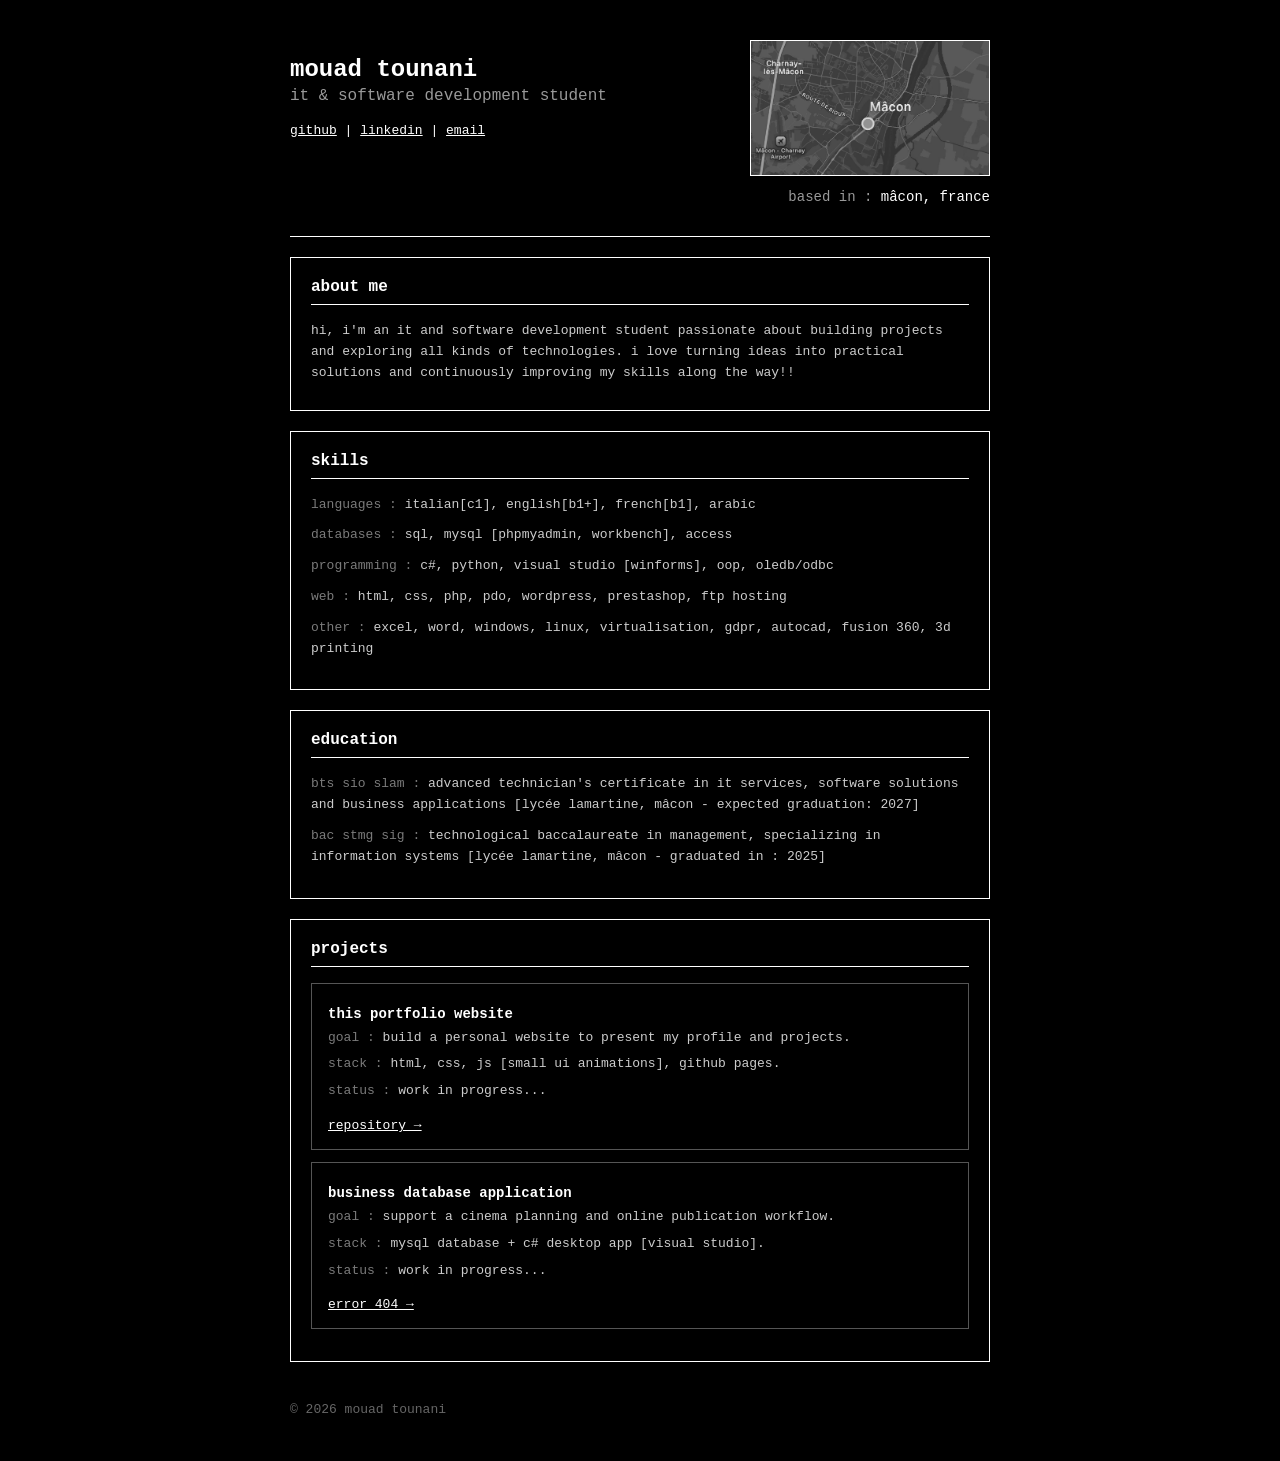
==== index.html @ c3ec2e0c "Reorder languages in skills section" ====
<!DOCTYPE html>
<html lang="en">
<head>
    <meta charset="UTF-8">
    <meta name="viewport" content="width=device-width, initial-scale=1.0">
    
    <title>Mouad Tounani</title>
    
    <style>
        * { box-sizing: border-box; }
        body { font-family: monospace; background: #000; color: #fff; margin: 0; padding: 40px 20px; }
        .container { max-width: 700px; margin: auto; }
        h1 { font-size: 24px; margin-bottom: 4px; }
        h2 { font-size: 16px; margin: 0 0 16px 0; font-weight: normal; opacity: 0.6; }
        h3 { font-size: 16px; margin: 0 0 16px 0; border-bottom: 1px solid #fff; padding-bottom: 8px; }
        h4 { font-size: 14px; margin: 0 0 6px 0; }
        p { margin: 8px 0; line-height: 1.6; }
        a { color: #fff; text-decoration: underline; }
        a:hover { opacity: 0.7; }
        .section { border: 1px solid #fff; padding: 20px; margin: 20px 0; }
        .section p { opacity: 0.8; margin: 6px 0; }
        .group { margin: 10px 0; }
        .group span { opacity: 0.6; }
        .project { border: 1px solid #555; padding: 16px; margin: 12px 0; }
        .project p { opacity: 0.8; margin: 6px 0; }
        .project a { display: inline-block; margin-top: 10px; font-size: 13px; }
        footer { margin-top: 40px; opacity: 0.4; font-size: 13px; }
        .header-line { border-bottom: 1px solid #fff; padding-bottom: 20px; margin-bottom: 20px; display: flex; align-items: flex-start; gap: 30px; }
        .header-text { flex: 1; }
        .header-map { width: 240px; border: 1px solid #fff; flex-shrink: 0; }
        .header-map-wrapper { display: flex; flex-direction: column; align-items: flex-end; width: 240px; flex-shrink: 0; }
        .location { margin-top: 10px; font-size: 14px; }
        .soft { opacity: 0.6; }
        .dots { display: inline-block; width: 20px; text-align: left; }
    </style>
    
</head>
    
<body>
    
    <div class="container">

        <div class="header-line">
            
            <div class="header-text">
                <h1>mouad tounani</h1>
                <h2>it & software development student</h2>
                <p>
                    <a href="https://github.com/emme-mouad" target="_blank" rel="noopener noreferrer">github</a> |
                    <a href="https://fr.linkedin.com/in/mouad-tounani-312a82385" target="_blank" rel="noopener noreferrer">linkedin</a> |
                    <a href="mailto:mouad.tounani.dev@gmail.com">email</a>
                </p>
            </div>
            
            <div class="header-map-wrapper">
                <img class="header-map" src="map.jpeg" alt="mâcon, france" title="mâcon, france" />
                <p class="location"><span class="soft">based in :</span> mâcon, france</p>
            </div>
            
        </div>

        <div class="section">
            <h3>about me</h3>
            <p>hi, i'm an it and software development student passionate about building projects and exploring all kinds of technologies. 
                i love turning ideas into practical solutions and continuously improving my skills along the way!!</p>
        </div>

        <div class="section">
            <h3>skills</h3>
            <div class="group">
                <p><span>languages :</span> italian[c1], english[b1+], french[b1], arabic</p>
            </div>
            <div class="group">
                <p><span>databases :</span> sql, mysql [phpmyadmin, workbench], access</p>
            </div>
            <div class="group">
                <p><span>programming :</span> c#, python, visual studio [winforms], oop, oledb/odbc</p>
            </div>
            <div class="group">
                <p><span>web :</span> html, css, php, pdo, wordpress, prestashop, ftp hosting</p>
            </div>
            <div class="group">
                <p><span>other :</span> excel, word, windows, linux, virtualisation, gdpr, autocad, fusion 360, 3d printing</p>
            </div>
        </div>

        <div class="section">
            <h3>education</h3>
            <div class="group">
                <p><span>bts sio slam :</span> 
                    advanced technician's certificate in it services, software solutions and business applications
                    [lycée lamartine, mâcon - expected graduation: 2027]</p>
            </div>
            <div class="group">
                <p><span>bac stmg sig :</span> 
                    technological baccalaureate in management, specializing in information systems
                    [lycée lamartine, mâcon - graduated in : 2025]</p>   
            </div>       
        </div>
        
        <div class="section">
            <h3>projects</h3>
            <div class="project">
                <p><h4>this portfolio website</h4></p>
                <p><span class="soft">goal :</span> build a personal website to present my profile and projects.</p>
                <p><span class="soft">stack :</span> html, css, js [small ui animations], github pages.</p>
                <p><span class="soft">status :</span> work in progress<span class="dots">.</span></p>
                <a href="https://github.com/emme-mouad/emme-mouad.github.io" target="_blank" rel="noopener noreferrer">repository →</a>
            </div>
            <div class="project">
                <p><h4>business database application</h4></p>
                <p><span class="soft">goal :</span> support a cinema planning and online publication workflow.</p>
                <p><span class="soft">stack :</span> mysql database  + c# desktop app [visual studio].</p>
                <p><span class="soft">status :</span> work in progress<span class="dots">.</span></p>
                <a href="https://emme-mouad.github.io/404/" target="_blank" rel="noopener noreferrer">error 404 →</a>
            </div>
        </div>

        <footer>© 2026 mouad tounani</footer>

    </div>
    
    <script>
        let dotCount = 1;
        const dotEls = document.querySelectorAll('.dots');
        setInterval(() => {
            dotCount = (dotCount % 3) + 1;
            const dots = '.'.repeat(dotCount);
            dotEls.forEach(el => el.textContent = dots);
        }, 500);
    </script>
    
</body>
</html>
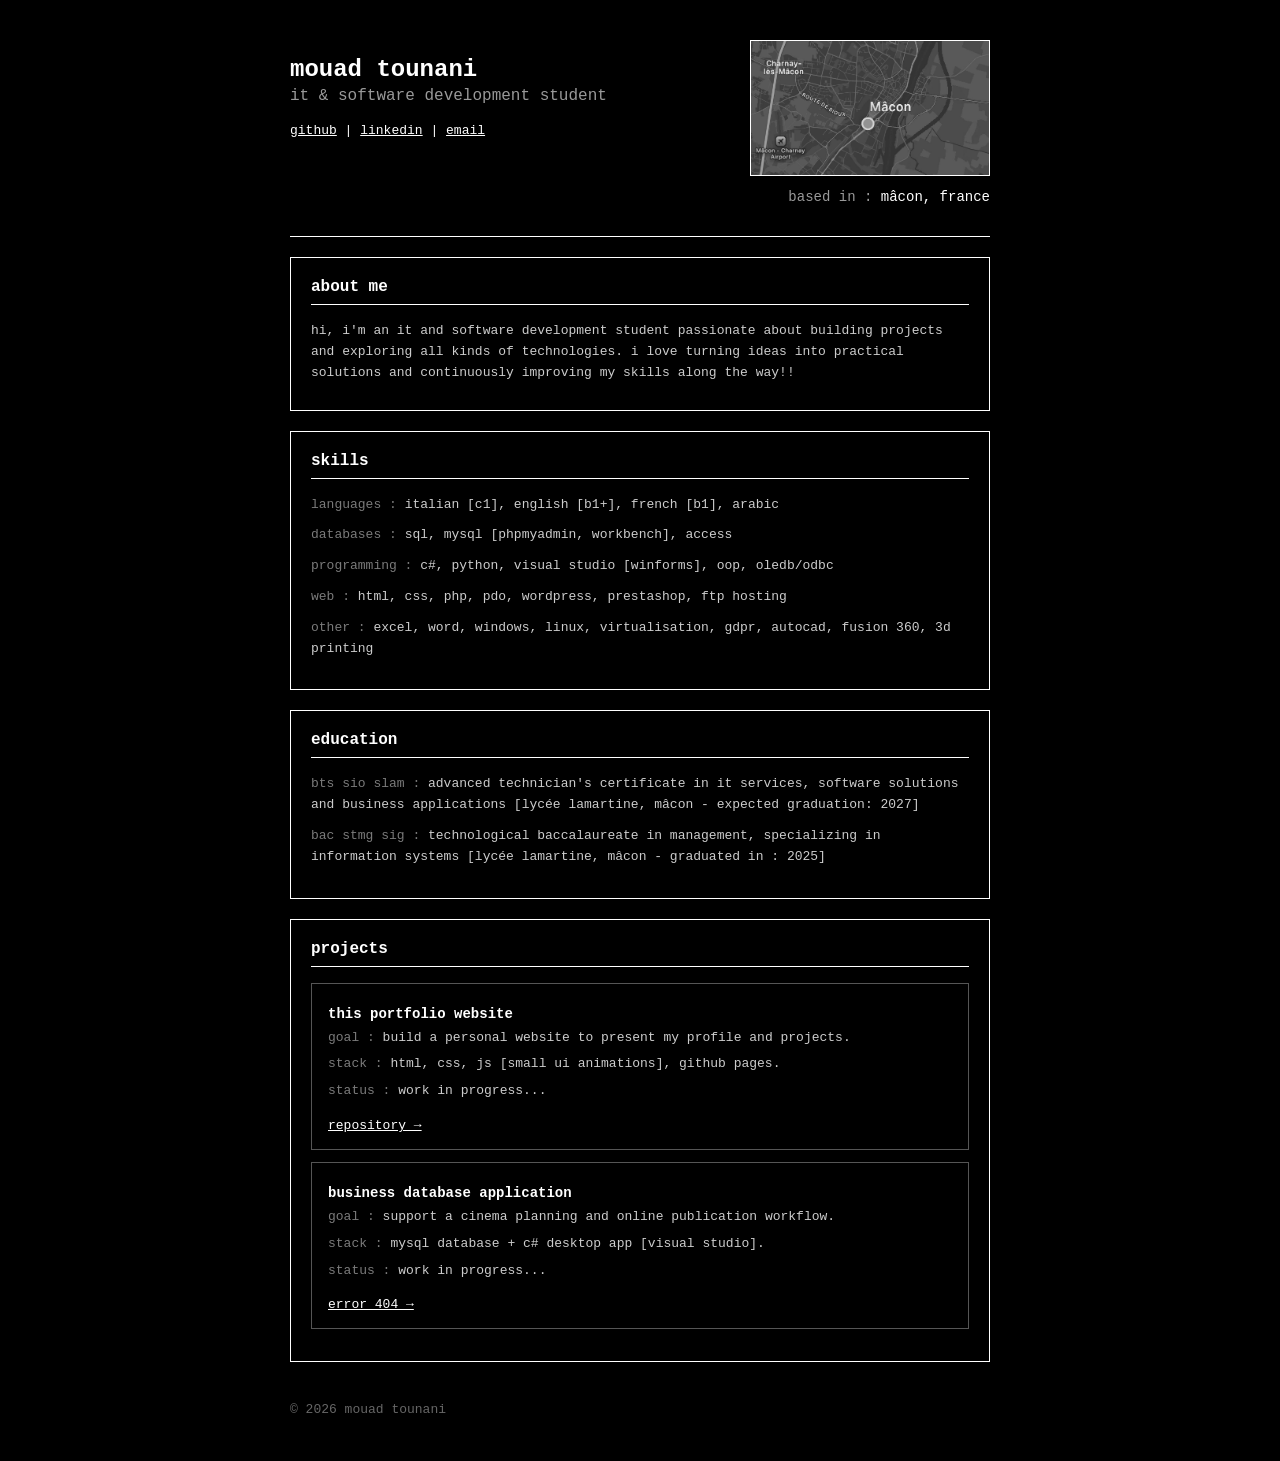
==== commit 03a20500: "Fix formatting of languages list in index.html" ====
--- a/index.html
+++ b/index.html
@@ -68,7 +68,7 @@
         <div class="section">
             <h3>skills</h3>
             <div class="group">
-                <p><span>languages :</span> italian[c1], english[b1+], french[b1], arabic</p>
+                <p><span>languages :</span> italian [c1], english [b1+], french [b1], arabic</p>
             </div>
             <div class="group">
                 <p><span>databases :</span> sql, mysql [phpmyadmin, workbench], access</p>
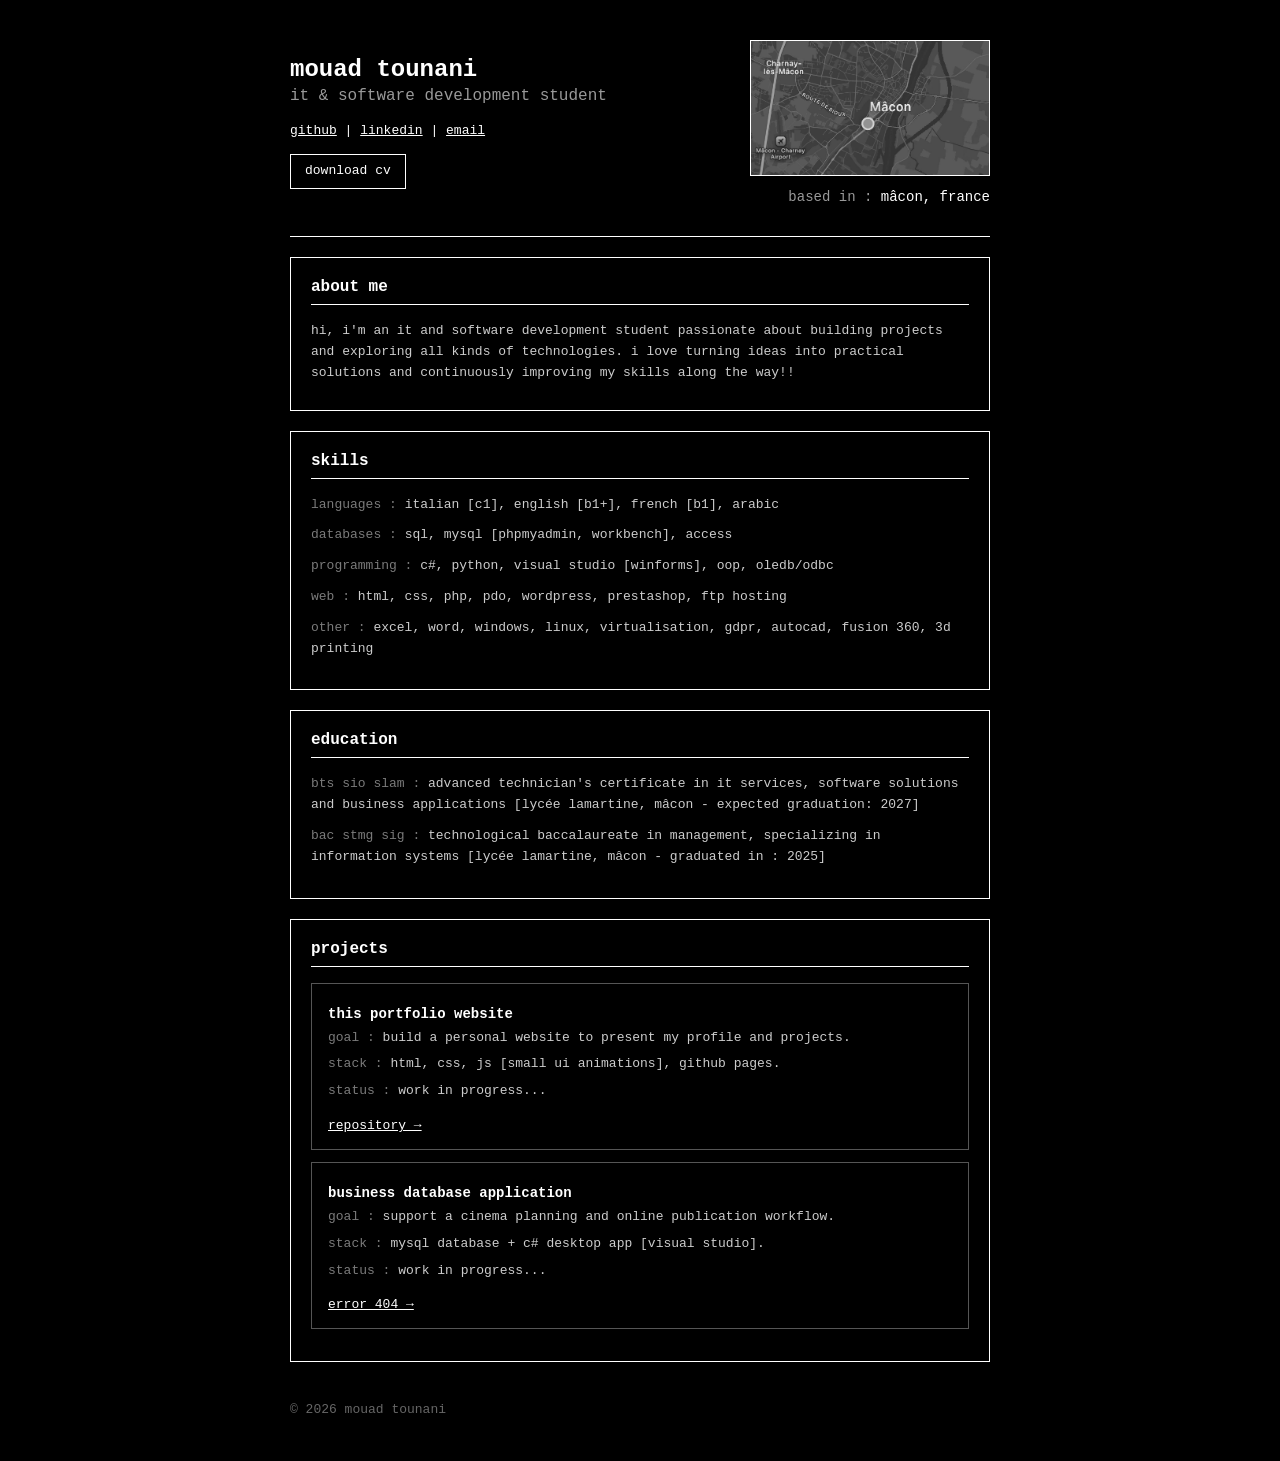
==== commit 5f9566db: "Add CV download button to index.html Added a download button for the CV in the HTML." ====
--- a/index.html
+++ b/index.html
@@ -32,6 +32,8 @@
         .location { margin-top: 10px; font-size: 14px; }
         .soft { opacity: 0.6; }
         .dots { display: inline-block; width: 20px; text-align: left; }
+        .button { display: inline-block; margin-top: 12px; padding: 6px 14px; border: 1px solid #fff; text-decoration: none; font-size: 13px; transition: opacity 0.2s;}
+        .button:hover { opacity: 0.7;}
     </style>
     
 </head>
@@ -48,7 +50,8 @@
                 <p>
                     <a href="https://github.com/emme-mouad" target="_blank" rel="noopener noreferrer">github</a> |
                     <a href="https://fr.linkedin.com/in/mouad-tounani-312a82385" target="_blank" rel="noopener noreferrer">linkedin</a> |
-                    <a href="mailto:mouad.tounani.dev@gmail.com">email</a>
+                    <a href="mailto:mouad.tounani.dev@gmail.com">email</a><br>
+                    <a href="cv.pdf" download="Mouad_Tounani_CV.pdf" class="button">download cv</a>
                 </p>
             </div>
             
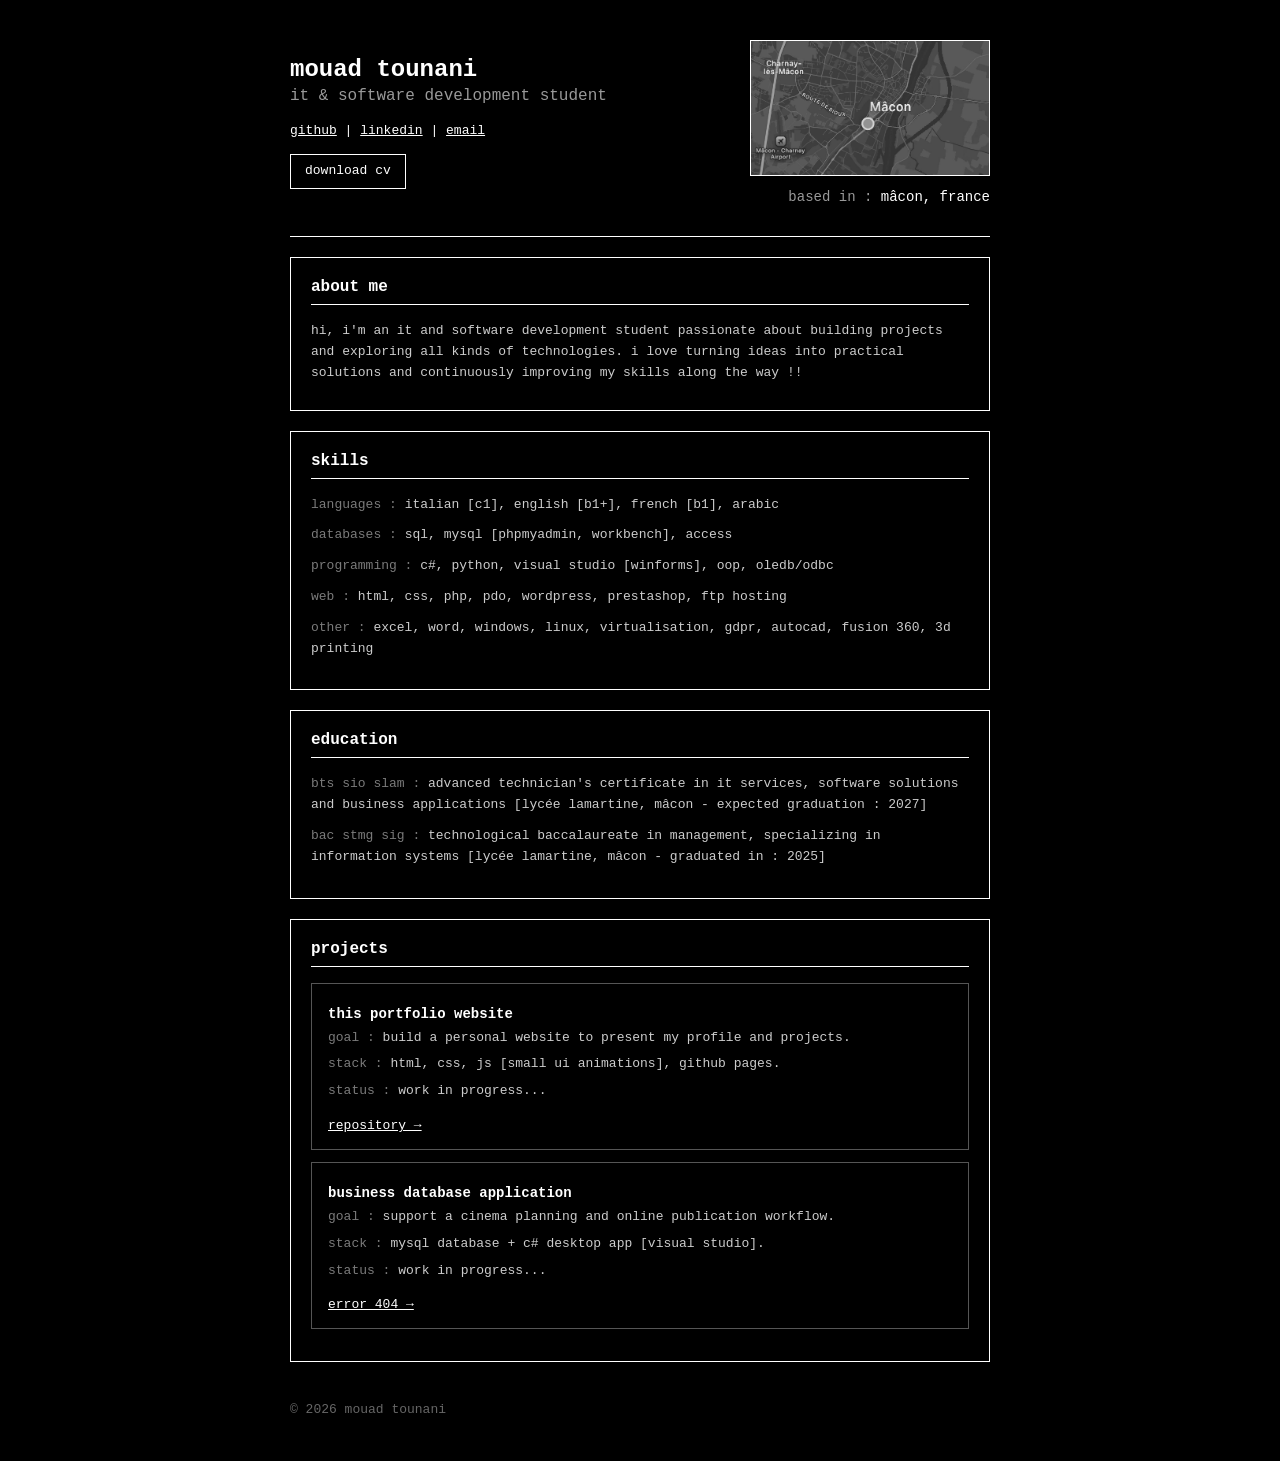
==== commit 9bc87474: "Fix spacing in HTML content" ====
--- a/index.html
+++ b/index.html
@@ -65,7 +65,7 @@
         <div class="section">
             <h3>about me</h3>
             <p>hi, i'm an it and software development student passionate about building projects and exploring all kinds of technologies. 
-                i love turning ideas into practical solutions and continuously improving my skills along the way!!</p>
+                i love turning ideas into practical solutions and continuously improving my skills along the way !!</p>
         </div>
 
         <div class="section">
@@ -92,7 +92,7 @@
             <div class="group">
                 <p><span>bts sio slam :</span> 
                     advanced technician's certificate in it services, software solutions and business applications
-                    [lycée lamartine, mâcon - expected graduation: 2027]</p>
+                    [lycée lamartine, mâcon - expected graduation : 2027]</p>
             </div>
             <div class="group">
                 <p><span>bac stmg sig :</span> 
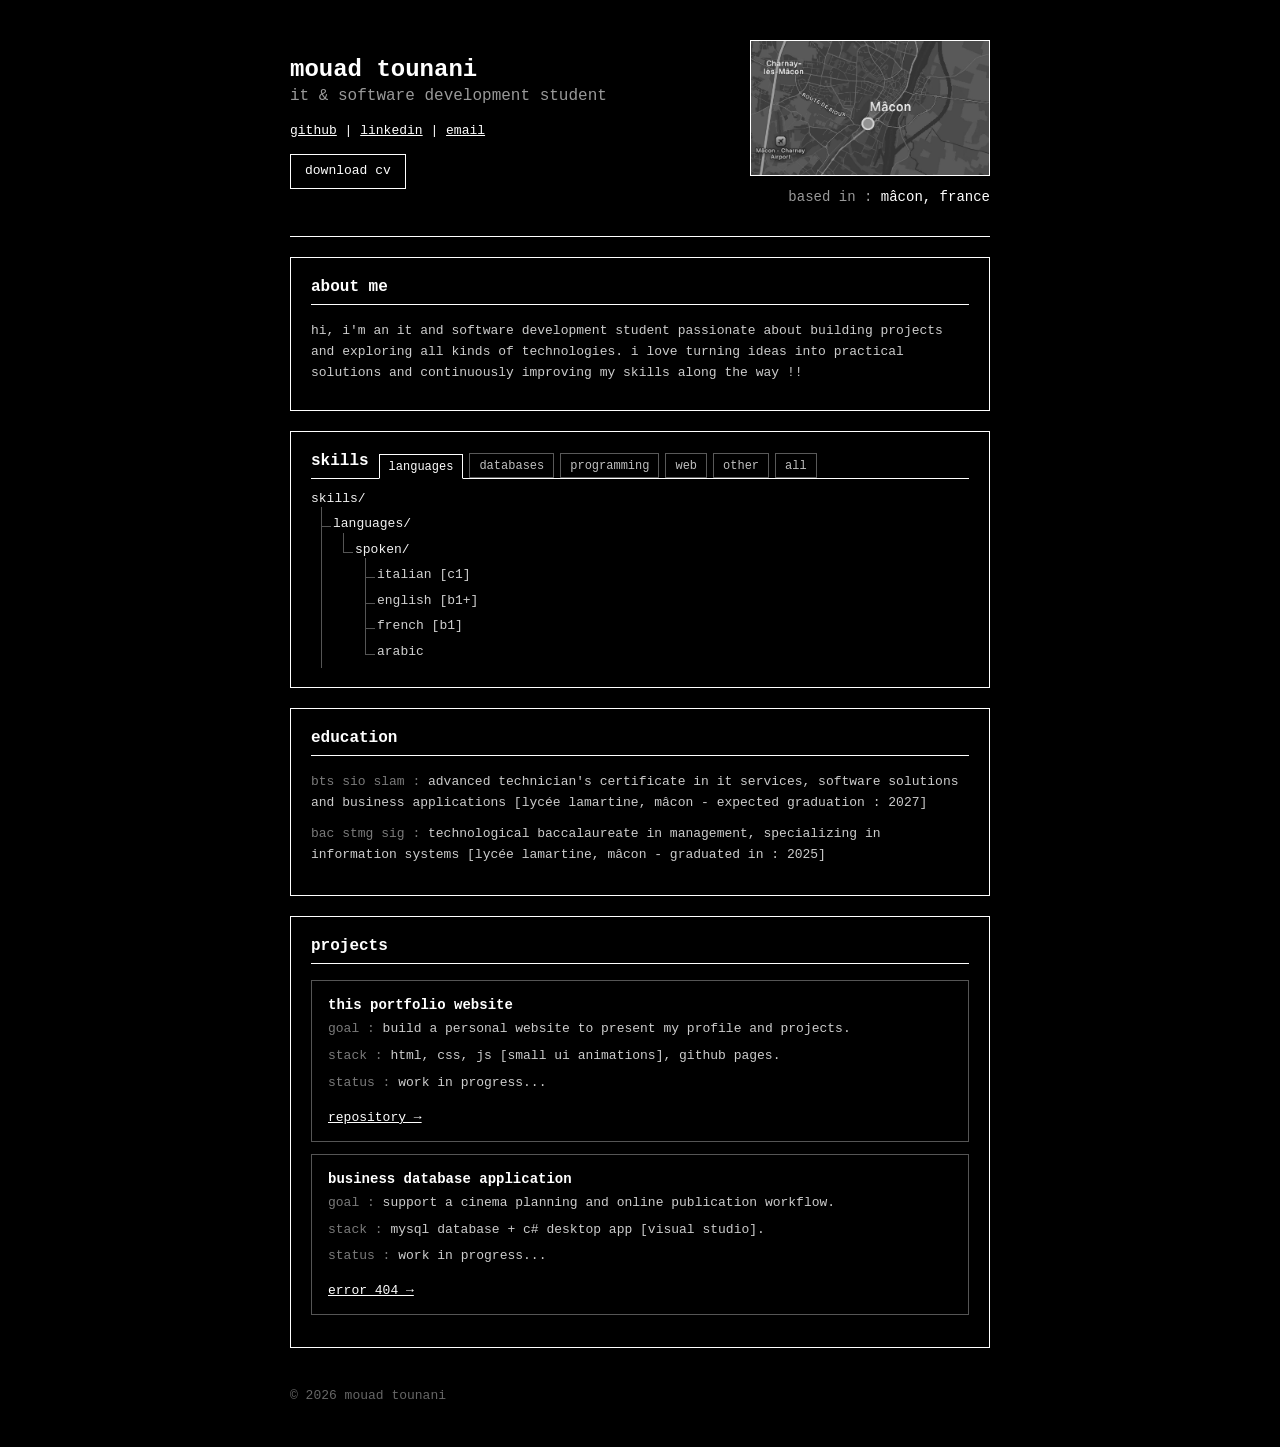
==== commit 95099f8a: "Refactor index.html for improved structure and styling Refactor HTML structure and improve styling f" ====
--- a/index.html
+++ b/index.html
@@ -3,9 +3,7 @@
 <head>
     <meta charset="UTF-8">
     <meta name="viewport" content="width=device-width, initial-scale=1.0">
-    
     <title>Mouad Tounani</title>
-    
     <style>
         * { box-sizing: border-box; }
         body { font-family: monospace; background: #000; color: #fff; margin: 0; padding: 40px 20px; }
@@ -32,18 +30,115 @@
         .location { margin-top: 10px; font-size: 14px; }
         .soft { opacity: 0.6; }
         .dots { display: inline-block; width: 20px; text-align: left; }
-        .button { display: inline-block; margin-top: 12px; padding: 6px 14px; border: 1px solid #fff; text-decoration: none; font-size: 13px; transition: opacity 0.2s;}
-        .button:hover { opacity: 0.7;}
+        .button { display: inline-block; margin-top: 12px; padding: 6px 14px; border: 1px solid #fff; text-decoration: none; font-size: 13px; transition: opacity 0.2s; }
+        .button:hover { opacity: 0.7; }
+
+        .skills-header {
+            display: flex;
+            align-items: flex-end;
+            gap: 10px;
+            flex-wrap: wrap;
+            border-bottom: 1px solid #fff;
+            padding-bottom: 0;
+            margin: 0 0 10px 0;
+        }
+        .skills-header h3 {
+            margin: 0;
+            border-bottom: none;
+            padding-bottom: 8px;
+        }
+        .skills-buttons {
+            display: flex;
+            flex-wrap: wrap;
+            gap: 6px;
+            align-items: flex-end;
+            margin-bottom: 0;
+        }
+        .skill-button {
+            font: inherit;
+            font-size: 12px;
+            text-transform: lowercase;
+            color: #fff;
+            background: #000;
+            border: 1px solid #777;
+            border-bottom: 1px solid #777;
+            padding: 5px 9px 4px 9px;
+            cursor: pointer;
+            opacity: 0.75;
+            position: relative;
+            z-index: 1;
+            margin-bottom: 0;
+            transition: opacity 0.2s, border-color 0.2s;
+        }
+        .skill-button:hover { opacity: 1; }
+        .skill-button.active {
+            opacity: 1;
+            border-color: #fff;
+            border-bottom-color: #000;
+            z-index: 2;
+            margin-bottom: -1px;
+        }
+
+        .skills-tree,
+        .skills-tree ul {
+            list-style: none;
+            margin: 0;
+            padding-left: 22px;
+        }
+        .skills-tree {
+            padding-left: 0;
+            margin-top: 6px;
+        }
+        .skills-tree li {
+            position: relative;
+            margin: 6px 0;
+            line-height: 1.5;
+        }
+        .skills-tree li::before {
+            content: "";
+            position: absolute;
+            top: -7px;
+            left: -12px;
+            width: 1px;
+            height: calc(100% + 14px);
+            background: #555;
+        }
+        .skills-tree li::after {
+            content: "";
+            position: absolute;
+            top: 12px;
+            left: -12px;
+            width: 10px;
+            height: 1px;
+            background: #555;
+        }
+        .skills-tree > li::before,
+        .skills-tree > li::after {
+            display: none;
+        }
+        .skills-tree li:last-child::before { height: 19px; }
+        .folder-name {
+            opacity: 0.95;
+        }
+        .tech-name {
+            opacity: 0.82;
+        }
+        .skills-tree [data-section].is-hidden { display: none; }
+
+        @media (max-width: 760px) {
+            body { padding: 28px 14px; }
+            .header-line { flex-direction: column; gap: 16px; }
+            .header-map-wrapper { width: 100%; align-items: flex-start; }
+            .header-map { width: min(100%, 300px); }
+            .skills-header { gap: 8px; }
+            .skill-button { font-size: 11px; padding: 3px 7px; }
+            .skills-tree, .skills-tree ul { padding-left: 18px; }
+        }
     </style>
-    
 </head>
-    
 <body>
-    
     <div class="container">
-
         <div class="header-line">
-            
             <div class="header-text">
                 <h1>mouad tounani</h1>
                 <h2>it & software development student</h2>
@@ -54,84 +149,256 @@
                     <a href="cv.pdf" download="Mouad_Tounani_CV.pdf" class="button">download cv</a>
                 </p>
             </div>
-            
+
             <div class="header-map-wrapper">
-                <img class="header-map" src="map.jpeg" alt="mâcon, france" title="mâcon, france" />
+                <img class="header-map" src="map.jpeg" alt="mâcon, france" title="mâcon, france">
                 <p class="location"><span class="soft">based in :</span> mâcon, france</p>
             </div>
-            
         </div>
 
         <div class="section">
             <h3>about me</h3>
-            <p>hi, i'm an it and software development student passionate about building projects and exploring all kinds of technologies. 
-                i love turning ideas into practical solutions and continuously improving my skills along the way !!</p>
+            <p>
+                hi, i'm an it and software development student passionate about building projects and exploring all kinds of technologies. 
+                i love turning ideas into practical solutions and continuously improving my skills along the way !!
+            </p>
         </div>
 
         <div class="section">
-            <h3>skills</h3>
-            <div class="group">
-                <p><span>languages :</span> italian [c1], english [b1+], french [b1], arabic</p>
-            </div>
-            <div class="group">
-                <p><span>databases :</span> sql, mysql [phpmyadmin, workbench], access</p>
-            </div>
-            <div class="group">
-                <p><span>programming :</span> c#, python, visual studio [winforms], oop, oledb/odbc</p>
-            </div>
-            <div class="group">
-                <p><span>web :</span> html, css, php, pdo, wordpress, prestashop, ftp hosting</p>
-            </div>
-            <div class="group">
-                <p><span>other :</span> excel, word, windows, linux, virtualisation, gdpr, autocad, fusion 360, 3d printing</p>
-            </div>
+            <div class="skills-header">
+                <h3>skills</h3>
+                <div class="skills-buttons" role="group" aria-label="skills categories">
+                    <button class="skill-button active" type="button" data-filter="languages">languages</button>
+                    <button class="skill-button" type="button" data-filter="databases">databases</button>
+                    <button class="skill-button" type="button" data-filter="programming">programming</button>
+                    <button class="skill-button" type="button" data-filter="web">web</button>
+                    <button class="skill-button" type="button" data-filter="other">other</button>
+                    <button class="skill-button" type="button" data-filter="all">all</button>
+                </div>
+            </div>
+            <ul class="skills-tree" aria-label="skills tree">
+                <li>
+                    <span class="folder-name">skills/</span>
+                    <ul>
+                        <li data-section="languages">
+                            <span class="folder-name">languages/</span>
+                            <ul>
+                                <li>
+                                    <span class="folder-name">spoken/</span>
+                                    <ul>
+                                        <li><span class="tech-name">italian [c1]</span></li>
+                                        <li><span class="tech-name">english [b1+]</span></li>
+                                        <li><span class="tech-name">french [b1]</span></li>
+                                        <li><span class="tech-name">arabic</span></li>
+                                    </ul>
+                                </li>
+                            </ul>
+                        </li>
+                        <li data-section="databases" class="is-hidden">
+                            <span class="folder-name">databases/</span>
+                            <ul>
+                                <li>
+                                    <span class="folder-name">query/</span>
+                                    <ul>
+                                        <li><span class="tech-name">sql</span></li>
+                                    </ul>
+                                </li>
+                                <li>
+                                    <span class="folder-name">systems/</span>
+                                    <ul>
+                                        <li><span class="tech-name">mysql</span></li>
+                                        <li><span class="tech-name">access</span></li>
+                                    </ul>
+                                </li>
+                                <li>
+                                    <span class="folder-name">tools/</span>
+                                    <ul>
+                                        <li><span class="tech-name">phpmyadmin</span></li>
+                                        <li><span class="tech-name">workbench</span></li>
+                                    </ul>
+                                </li>
+                            </ul>
+                        </li>
+                        <li data-section="programming" class="is-hidden">
+                            <span class="folder-name">programming/</span>
+                            <ul>
+                                <li>
+                                    <span class="folder-name">languages/</span>
+                                    <ul>
+                                        <li><span class="tech-name">c#</span></li>
+                                        <li><span class="tech-name">python</span></li>
+                                    </ul>
+                                </li>
+                                <li>
+                                    <span class="folder-name">frameworks/</span>
+                                    <ul>
+                                        <li><span class="tech-name">winforms</span></li>
+                                    </ul>
+                                </li>
+                                <li>
+                                    <span class="folder-name">concepts/</span>
+                                    <ul>
+                                        <li><span class="tech-name">oop</span></li>
+                                    </ul>
+                                </li>
+                                <li>
+                                    <span class="folder-name">data-connectors/</span>
+                                    <ul>
+                                        <li><span class="tech-name">oledb</span></li>
+                                        <li><span class="tech-name">odbc</span></li>
+                                    </ul>
+                                </li>
+                                <li>
+                                    <span class="folder-name">tools/</span>
+                                    <ul>
+                                        <li><span class="tech-name">visual studio</span></li>
+                                    </ul>
+                                </li>
+                            </ul>
+                        </li>
+                        <li data-section="web" class="is-hidden">
+                            <span class="folder-name">web/</span>
+                            <ul>
+                                <li>
+                                    <span class="folder-name">frontend/</span>
+                                    <ul>
+                                        <li><span class="tech-name">html</span></li>
+                                        <li><span class="tech-name">css</span></li>
+                                    </ul>
+                                </li>
+                                <li>
+                                    <span class="folder-name">backend/</span>
+                                    <ul>
+                                        <li><span class="tech-name">php</span></li>
+                                        <li><span class="tech-name">pdo</span></li>
+                                    </ul>
+                                </li>
+                                <li>
+                                    <span class="folder-name">cms/</span>
+                                    <ul>
+                                        <li><span class="tech-name">wordpress</span></li>
+                                        <li><span class="tech-name">prestashop</span></li>
+                                    </ul>
+                                </li>
+                                <li>
+                                    <span class="folder-name">deployment/</span>
+                                    <ul>
+                                        <li><span class="tech-name">ftp hosting</span></li>
+                                    </ul>
+                                </li>
+                            </ul>
+                        </li>
+                        <li data-section="other" class="is-hidden">
+                            <span class="folder-name">other/</span>
+                            <ul>
+                                <li>
+                                    <span class="folder-name">office/</span>
+                                    <ul>
+                                        <li><span class="tech-name">excel</span></li>
+                                        <li><span class="tech-name">word</span></li>
+                                    </ul>
+                                </li>
+                                <li>
+                                    <span class="folder-name">os/</span>
+                                    <ul>
+                                        <li><span class="tech-name">windows</span></li>
+                                        <li><span class="tech-name">linux</span></li>
+                                    </ul>
+                                </li>
+                                <li>
+                                    <span class="folder-name">infrastructure/</span>
+                                    <ul>
+                                        <li><span class="tech-name">virtualisation</span></li>
+                                    </ul>
+                                </li>
+                                <li>
+                                    <span class="folder-name">compliance/</span>
+                                    <ul>
+                                        <li><span class="tech-name">gdpr basics</span></li>
+                                    </ul>
+                                </li>
+                                <li>
+                                    <span class="folder-name">cad-3d/</span>
+                                    <ul>
+                                        <li><span class="tech-name">autocad</span></li>
+                                        <li><span class="tech-name">fusion 360</span></li>
+                                        <li><span class="tech-name">3d printing</span></li>
+                                    </ul>
+                                </li>
+                            </ul>
+                        </li>
+                    </ul>
+                </li>
+            </ul>
         </div>
 
         <div class="section">
             <h3>education</h3>
             <div class="group">
-                <p><span>bts sio slam :</span> 
+                <p>
+                    <span>bts sio slam :</span>
                     advanced technician's certificate in it services, software solutions and business applications
-                    [lycée lamartine, mâcon - expected graduation : 2027]</p>
+                    [lycée lamartine, mâcon - expected graduation : 2027]
+                </p>
             </div>
             <div class="group">
-                <p><span>bac stmg sig :</span> 
+                <p>
+                    <span>bac stmg sig :</span>
                     technological baccalaureate in management, specializing in information systems
-                    [lycée lamartine, mâcon - graduated in : 2025]</p>   
-            </div>       
+                    [lycée lamartine, mâcon - graduated in : 2025]
+                </p>
+            </div>
         </div>
-        
+
         <div class="section">
             <h3>projects</h3>
             <div class="project">
-                <p><h4>this portfolio website</h4></p>
+                <h4>this portfolio website</h4>
                 <p><span class="soft">goal :</span> build a personal website to present my profile and projects.</p>
                 <p><span class="soft">stack :</span> html, css, js [small ui animations], github pages.</p>
                 <p><span class="soft">status :</span> work in progress<span class="dots">.</span></p>
                 <a href="https://github.com/emme-mouad/emme-mouad.github.io" target="_blank" rel="noopener noreferrer">repository →</a>
             </div>
             <div class="project">
-                <p><h4>business database application</h4></p>
+                <h4>business database application</h4>
                 <p><span class="soft">goal :</span> support a cinema planning and online publication workflow.</p>
-                <p><span class="soft">stack :</span> mysql database  + c# desktop app [visual studio].</p>
+                <p><span class="soft">stack :</span> mysql database + c# desktop app [visual studio].</p>
                 <p><span class="soft">status :</span> work in progress<span class="dots">.</span></p>
                 <a href="https://emme-mouad.github.io/404/" target="_blank" rel="noopener noreferrer">error 404 →</a>
             </div>
         </div>
 
         <footer>© 2026 mouad tounani</footer>
-
     </div>
-    
+
     <script>
         let dotCount = 1;
-        const dotEls = document.querySelectorAll('.dots');
+        const dotEls = document.querySelectorAll(".dots");
         setInterval(() => {
             dotCount = (dotCount % 3) + 1;
-            const dots = '.'.repeat(dotCount);
-            dotEls.forEach(el => el.textContent = dots);
+            const dots = ".".repeat(dotCount);
+            dotEls.forEach((el) => {
+                el.textContent = dots;
+            });
         }, 500);
+
+        const skillButtons = document.querySelectorAll(".skill-button");
+        const skillSections = document.querySelectorAll(".skills-tree [data-section]");
+
+        skillButtons.forEach((button) => {
+            button.addEventListener("click", () => {
+                const filter = button.getAttribute("data-filter");
+
+                skillButtons.forEach((item) => item.classList.remove("active"));
+                button.classList.add("active");
+
+                skillSections.forEach((section) => {
+                    const sectionKey = section.getAttribute("data-section");
+                    const shouldShow = filter === "all" || filter === sectionKey;
+                    section.classList.toggle("is-hidden", !shouldShow);
+                });
+            });
+        });
     </script>
-    
 </body>
 </html>
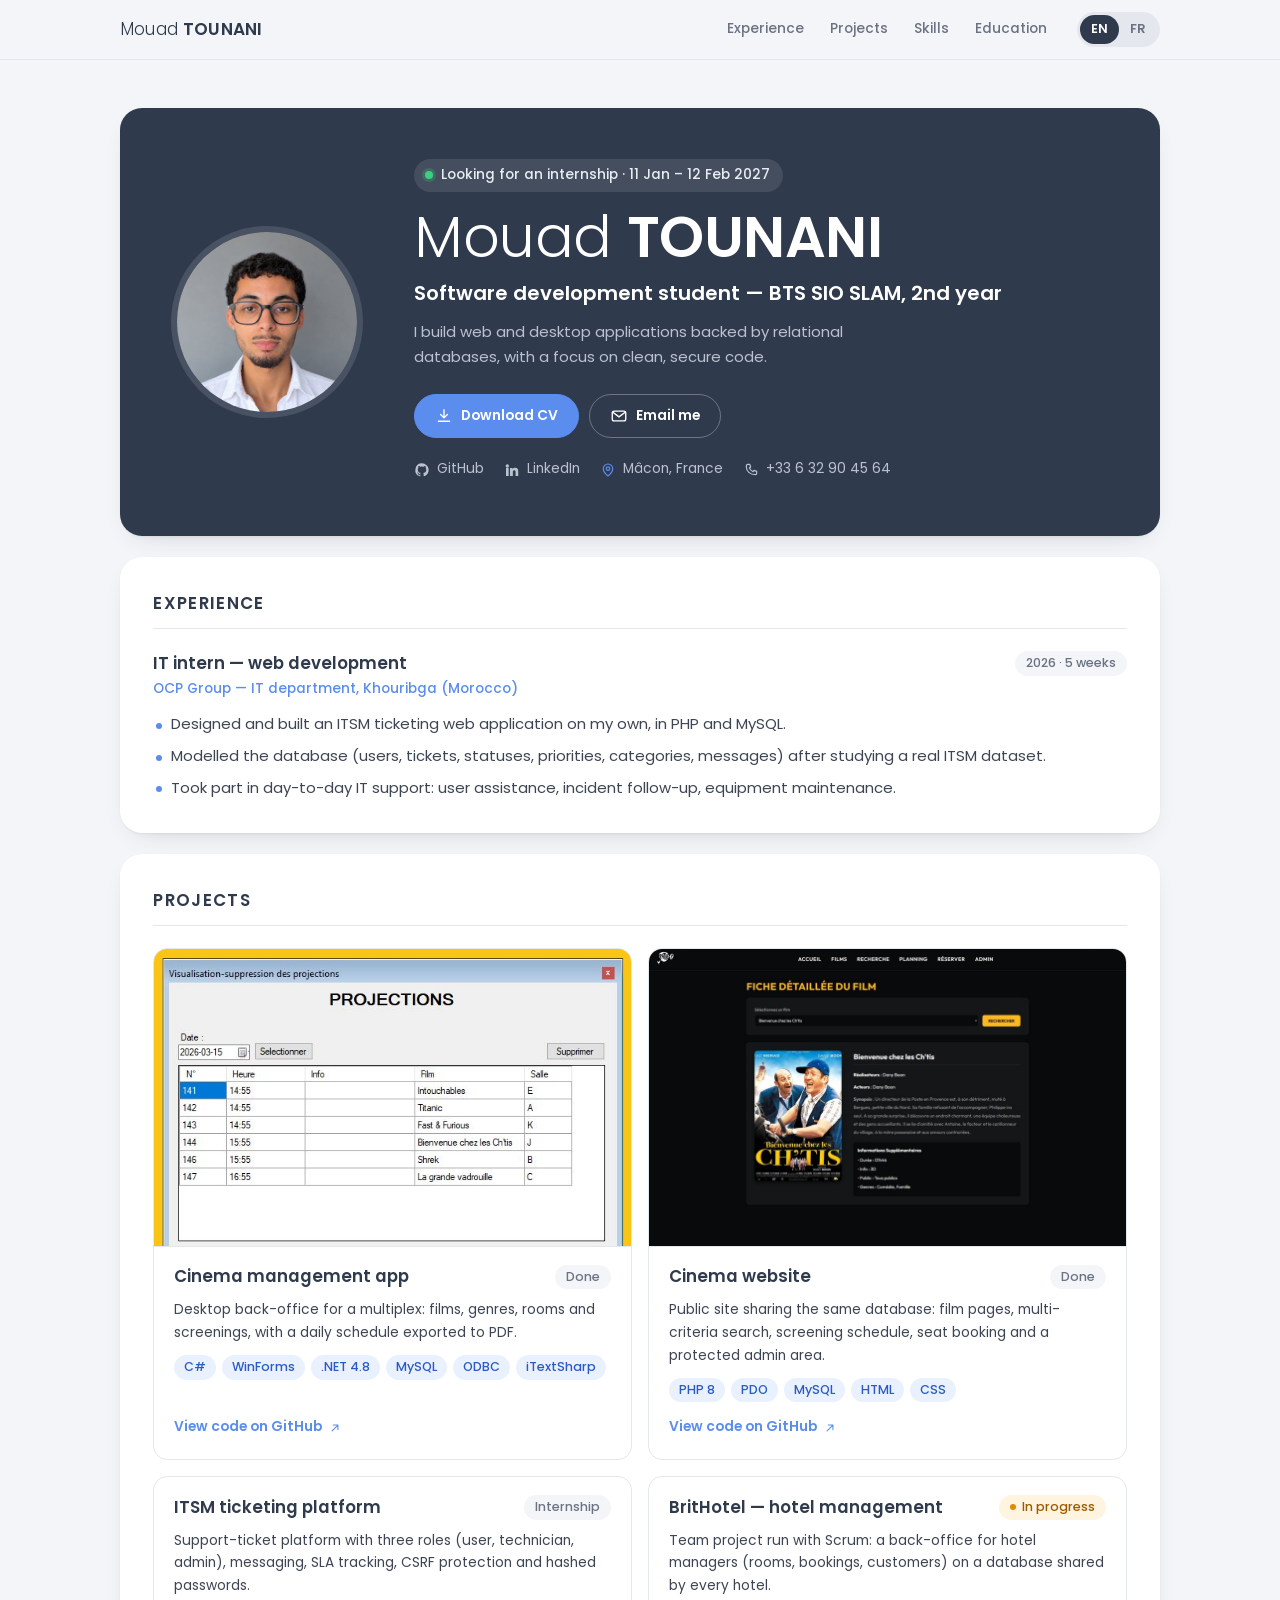
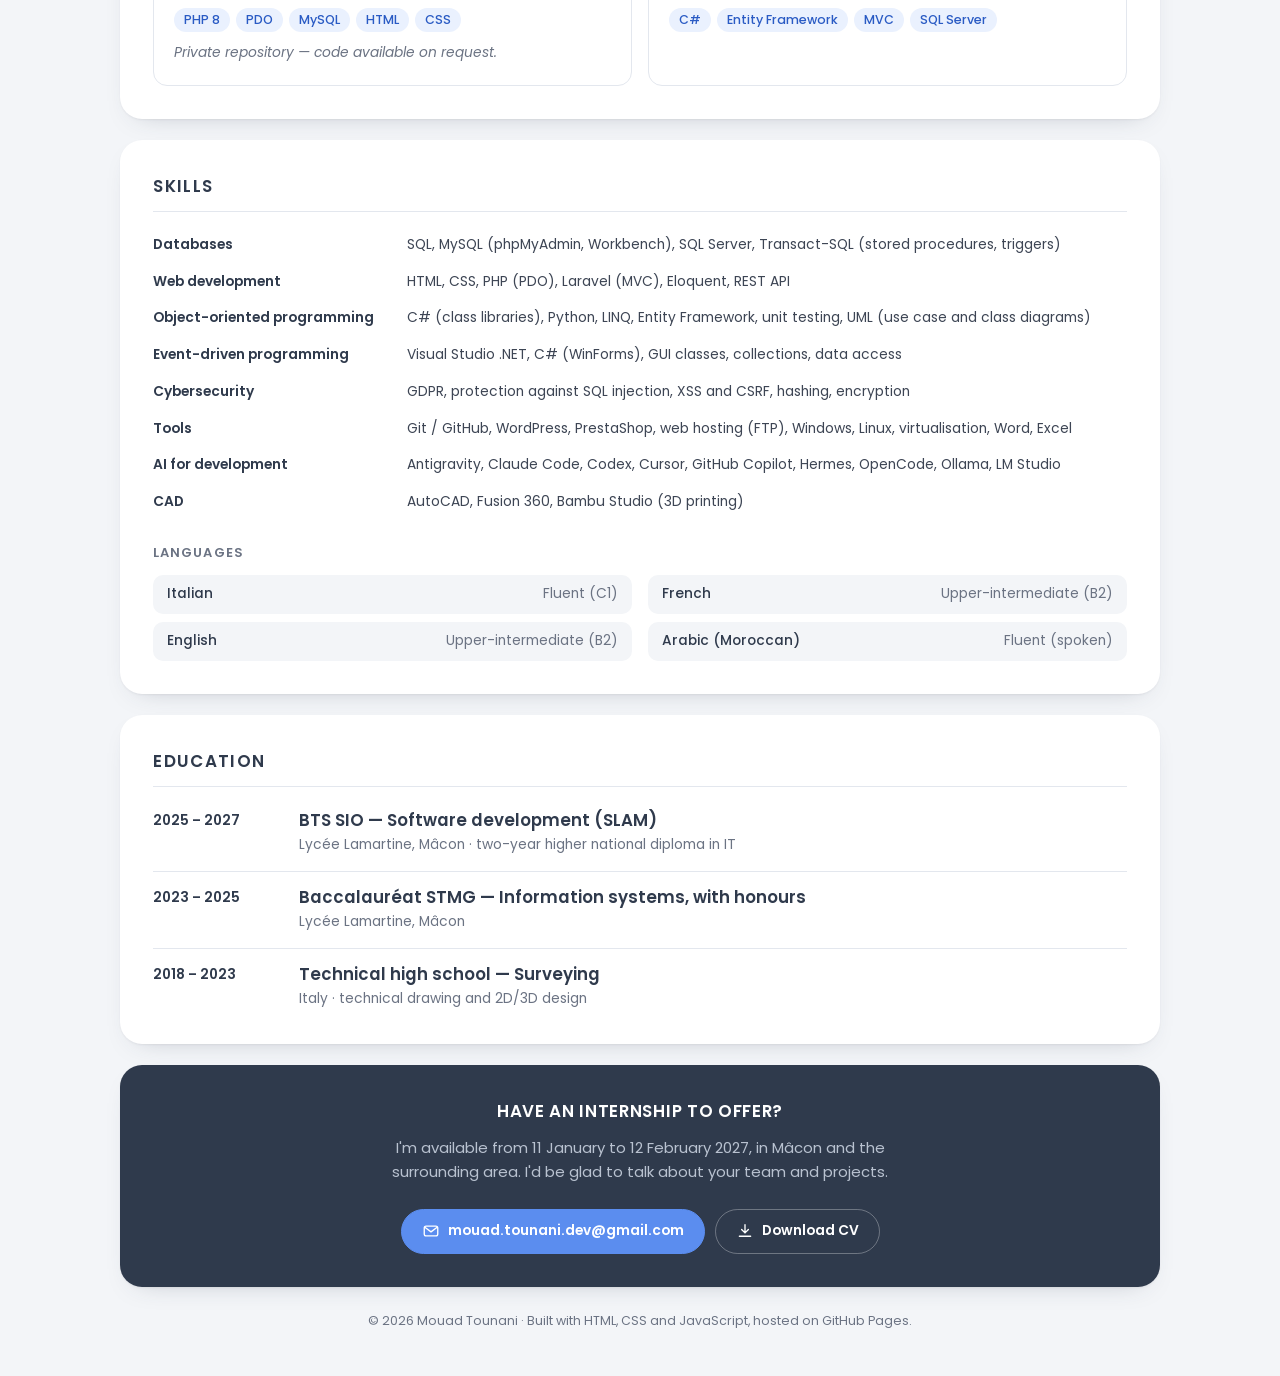
==== commit 924ac61a: "Initial commit" ====
--- a/index.html
+++ b/index.html
@@ -1,404 +1,274 @@
 <!DOCTYPE html>
 <html lang="en">
 <head>
-    <meta charset="UTF-8">
-    <meta name="viewport" content="width=device-width, initial-scale=1.0">
-    <title>Mouad Tounani</title>
-    <style>
-        * { box-sizing: border-box; }
-        body { font-family: monospace; background: #000; color: #fff; margin: 0; padding: 40px 20px; }
-        .container { max-width: 700px; margin: auto; }
-        h1 { font-size: 24px; margin-bottom: 4px; }
-        h2 { font-size: 16px; margin: 0 0 16px 0; font-weight: normal; opacity: 0.6; }
-        h3 { font-size: 16px; margin: 0 0 16px 0; border-bottom: 1px solid #fff; padding-bottom: 8px; }
-        h4 { font-size: 14px; margin: 0 0 6px 0; }
-        p { margin: 8px 0; line-height: 1.6; }
-        a { color: #fff; text-decoration: underline; }
-        a:hover { opacity: 0.7; }
-        .section { border: 1px solid #fff; padding: 20px; margin: 20px 0; }
-        .section p { opacity: 0.8; margin: 6px 0; }
-        .group { margin: 10px 0; }
-        .group span { opacity: 0.6; }
-        .project { border: 1px solid #555; padding: 16px; margin: 12px 0; }
-        .project p { opacity: 0.8; margin: 6px 0; }
-        .project a { display: inline-block; margin-top: 10px; font-size: 13px; }
-        footer { margin-top: 40px; opacity: 0.4; font-size: 13px; }
-        .header-line { border-bottom: 1px solid #fff; padding-bottom: 20px; margin-bottom: 20px; display: flex; align-items: flex-start; gap: 30px; }
-        .header-text { flex: 1; }
-        .header-map { width: 240px; border: 1px solid #fff; flex-shrink: 0; }
-        .header-map-wrapper { display: flex; flex-direction: column; align-items: flex-end; width: 240px; flex-shrink: 0; }
-        .location { margin-top: 10px; font-size: 14px; }
-        .soft { opacity: 0.6; }
-        .dots { display: inline-block; width: 20px; text-align: left; }
-        .button { display: inline-block; margin-top: 12px; padding: 6px 14px; border: 1px solid #fff; text-decoration: none; font-size: 13px; transition: opacity 0.2s; }
-        .button:hover { opacity: 0.7; }
-
-        .skills-header {
-            display: flex;
-            align-items: flex-end;
-            gap: 10px;
-            flex-wrap: wrap;
-            border-bottom: 1px solid #fff;
-            padding-bottom: 0;
-            margin: 0 0 10px 0;
-        }
-        .skills-header h3 {
-            margin: 0;
-            border-bottom: none;
-            padding-bottom: 8px;
-        }
-        .skills-buttons {
-            display: flex;
-            flex-wrap: wrap;
-            gap: 6px;
-            align-items: flex-end;
-            margin-bottom: 0;
-        }
-        .skill-button {
-            font: inherit;
-            font-size: 12px;
-            text-transform: lowercase;
-            color: #fff;
-            background: #000;
-            border: 1px solid #777;
-            border-bottom: 1px solid #777;
-            padding: 5px 9px 4px 9px;
-            cursor: pointer;
-            opacity: 0.75;
-            position: relative;
-            z-index: 1;
-            margin-bottom: 0;
-            transition: opacity 0.2s, border-color 0.2s;
-        }
-        .skill-button:hover { opacity: 1; }
-        .skill-button.active {
-            opacity: 1;
-            border-color: #fff;
-            border-bottom-color: #000;
-            z-index: 2;
-            margin-bottom: -1px;
-        }
-
-        .skills-tree,
-        .skills-tree ul {
-            list-style: none;
-            margin: 0;
-            padding-left: 22px;
-        }
-        .skills-tree {
-            padding-left: 0;
-            margin-top: 6px;
-        }
-        .skills-tree li {
-            position: relative;
-            margin: 6px 0;
-            line-height: 1.5;
-        }
-        .skills-tree li::before {
-            content: "";
-            position: absolute;
-            top: -7px;
-            left: -12px;
-            width: 1px;
-            height: calc(100% + 14px);
-            background: #555;
-        }
-        .skills-tree li::after {
-            content: "";
-            position: absolute;
-            top: 12px;
-            left: -12px;
-            width: 10px;
-            height: 1px;
-            background: #555;
-        }
-        .skills-tree > li::before,
-        .skills-tree > li::after {
-            display: none;
-        }
-        .skills-tree li:last-child::before { height: 19px; }
-        .folder-name {
-            opacity: 0.95;
-        }
-        .tech-name {
-            opacity: 0.82;
-        }
-        .skills-tree [data-section].is-hidden { display: none; }
-
-        @media (max-width: 760px) {
-            body { padding: 28px 14px; }
-            .header-line { flex-direction: column; gap: 16px; }
-            .header-map-wrapper { width: 100%; align-items: flex-start; }
-            .header-map { width: min(100%, 300px); }
-            .skills-header { gap: 8px; }
-            .skill-button { font-size: 11px; padding: 3px 7px; }
-            .skills-tree, .skills-tree ul { padding-left: 18px; }
-        }
-    </style>
+<meta charset="UTF-8">
+<meta name="viewport" content="width=device-width, initial-scale=1.0, viewport-fit=cover">
+<title>Mouad Tounani — Software Development Student</title>
+<meta name="description" content="Portfolio of Mouad Tounani, second-year BTS SIO student in software development based in Mâcon, France. Looking for an internship from 11 January to 12 February 2027.">
+<meta name="author" content="Mouad Tounani">
+<meta name="theme-color" content="#2f3a4c">
+
+<meta property="og:type" content="website">
+<meta property="og:title" content="Mouad Tounani — Software Development Student">
+<meta property="og:description" content="Second-year BTS SIO student in software development (C#, PHP, SQL), looking for an internship from 11 January to 12 February 2027.">
+<meta property="og:url" content="https://emme-mouad.github.io/">
+<meta property="og:image" content="https://emme-mouad.github.io/assets/img/photo.jpg">
+<meta name="twitter:card" content="summary">
+
+<link rel="icon" href="assets/favicon.svg" type="image/svg+xml">
+<link rel="preconnect" href="https://fonts.googleapis.com">
+<link rel="preconnect" href="https://fonts.gstatic.com" crossorigin>
+<link href="https://fonts.googleapis.com/css2?family=Poppins:wght@300;400;500;600;700&display=swap" rel="stylesheet">
+<link rel="stylesheet" href="assets/css/style.css?v=4">
+
+<script>
+  /* Pick the language before first paint: saved choice, else the browser's. */
+  (function () {
+    var d = document.documentElement, l = null;
+    d.classList.add('js');
+    try { l = localStorage.getItem('mt-lang'); } catch (e) {}
+    if (l !== 'en' && l !== 'fr') l = /^fr\b/i.test(navigator.language || '') ? 'fr' : 'en';
+    d.setAttribute('lang', l);
+  })();
+</script>
 </head>
 <body>
-    <div class="container">
-        <div class="header-line">
-            <div class="header-text">
-                <h1>mouad tounani</h1>
-                <h2>it & software development student</h2>
-                <p>
-                    <a href="https://github.com/emme-mouad" target="_blank" rel="noopener noreferrer">github</a> |
-                    <a href="https://fr.linkedin.com/in/mouad-tounani-312a82385" target="_blank" rel="noopener noreferrer">linkedin</a> |
-                    <a href="mailto:mouad.tounani.dev@gmail.com">email</a><br>
-                    <a href="cv.pdf" download="Mouad_Tounani_CV.pdf" class="button">download cv</a>
-                </p>
-            </div>
-
-            <div class="header-map-wrapper">
-                <img class="header-map" src="map.jpeg" alt="mâcon, france" title="mâcon, france">
-                <p class="location"><span class="soft">based in :</span> mâcon, france</p>
-            </div>
-        </div>
-
-        <div class="section">
-            <h3>about me</h3>
-            <p>
-                hi, i'm an it and software development student passionate about building projects and exploring all kinds of technologies. 
-                i love turning ideas into practical solutions and continuously improving my skills along the way !!
-            </p>
-        </div>
-
-        <div class="section">
-            <div class="skills-header">
-                <h3>skills</h3>
-                <div class="skills-buttons" role="group" aria-label="skills categories">
-                    <button class="skill-button active" type="button" data-filter="languages">languages</button>
-                    <button class="skill-button" type="button" data-filter="databases">databases</button>
-                    <button class="skill-button" type="button" data-filter="programming">programming</button>
-                    <button class="skill-button" type="button" data-filter="web">web</button>
-                    <button class="skill-button" type="button" data-filter="other">other</button>
-                    <button class="skill-button" type="button" data-filter="all">all</button>
-                </div>
-            </div>
-            <ul class="skills-tree" aria-label="skills tree">
-                <li>
-                    <span class="folder-name">skills/</span>
-                    <ul>
-                        <li data-section="languages">
-                            <span class="folder-name">languages/</span>
-                            <ul>
-                                <li>
-                                    <span class="folder-name">spoken/</span>
-                                    <ul>
-                                        <li><span class="tech-name">italian [c1]</span></li>
-                                        <li><span class="tech-name">english [b1+]</span></li>
-                                        <li><span class="tech-name">french [b1]</span></li>
-                                        <li><span class="tech-name">arabic</span></li>
-                                    </ul>
-                                </li>
-                            </ul>
-                        </li>
-                        <li data-section="databases" class="is-hidden">
-                            <span class="folder-name">databases/</span>
-                            <ul>
-                                <li>
-                                    <span class="folder-name">query/</span>
-                                    <ul>
-                                        <li><span class="tech-name">sql</span></li>
-                                    </ul>
-                                </li>
-                                <li>
-                                    <span class="folder-name">systems/</span>
-                                    <ul>
-                                        <li><span class="tech-name">mysql</span></li>
-                                        <li><span class="tech-name">access</span></li>
-                                    </ul>
-                                </li>
-                                <li>
-                                    <span class="folder-name">tools/</span>
-                                    <ul>
-                                        <li><span class="tech-name">phpmyadmin</span></li>
-                                        <li><span class="tech-name">workbench</span></li>
-                                    </ul>
-                                </li>
-                            </ul>
-                        </li>
-                        <li data-section="programming" class="is-hidden">
-                            <span class="folder-name">programming/</span>
-                            <ul>
-                                <li>
-                                    <span class="folder-name">languages/</span>
-                                    <ul>
-                                        <li><span class="tech-name">c#</span></li>
-                                        <li><span class="tech-name">python</span></li>
-                                    </ul>
-                                </li>
-                                <li>
-                                    <span class="folder-name">frameworks/</span>
-                                    <ul>
-                                        <li><span class="tech-name">winforms</span></li>
-                                    </ul>
-                                </li>
-                                <li>
-                                    <span class="folder-name">concepts/</span>
-                                    <ul>
-                                        <li><span class="tech-name">oop</span></li>
-                                    </ul>
-                                </li>
-                                <li>
-                                    <span class="folder-name">data-connectors/</span>
-                                    <ul>
-                                        <li><span class="tech-name">oledb</span></li>
-                                        <li><span class="tech-name">odbc</span></li>
-                                    </ul>
-                                </li>
-                                <li>
-                                    <span class="folder-name">tools/</span>
-                                    <ul>
-                                        <li><span class="tech-name">visual studio</span></li>
-                                    </ul>
-                                </li>
-                            </ul>
-                        </li>
-                        <li data-section="web" class="is-hidden">
-                            <span class="folder-name">web/</span>
-                            <ul>
-                                <li>
-                                    <span class="folder-name">frontend/</span>
-                                    <ul>
-                                        <li><span class="tech-name">html</span></li>
-                                        <li><span class="tech-name">css</span></li>
-                                    </ul>
-                                </li>
-                                <li>
-                                    <span class="folder-name">backend/</span>
-                                    <ul>
-                                        <li><span class="tech-name">php</span></li>
-                                        <li><span class="tech-name">pdo</span></li>
-                                    </ul>
-                                </li>
-                                <li>
-                                    <span class="folder-name">cms/</span>
-                                    <ul>
-                                        <li><span class="tech-name">wordpress</span></li>
-                                        <li><span class="tech-name">prestashop</span></li>
-                                    </ul>
-                                </li>
-                                <li>
-                                    <span class="folder-name">deployment/</span>
-                                    <ul>
-                                        <li><span class="tech-name">ftp hosting</span></li>
-                                    </ul>
-                                </li>
-                            </ul>
-                        </li>
-                        <li data-section="other" class="is-hidden">
-                            <span class="folder-name">other/</span>
-                            <ul>
-                                <li>
-                                    <span class="folder-name">office/</span>
-                                    <ul>
-                                        <li><span class="tech-name">excel</span></li>
-                                        <li><span class="tech-name">word</span></li>
-                                    </ul>
-                                </li>
-                                <li>
-                                    <span class="folder-name">os/</span>
-                                    <ul>
-                                        <li><span class="tech-name">windows</span></li>
-                                        <li><span class="tech-name">linux</span></li>
-                                    </ul>
-                                </li>
-                                <li>
-                                    <span class="folder-name">infrastructure/</span>
-                                    <ul>
-                                        <li><span class="tech-name">virtualisation</span></li>
-                                    </ul>
-                                </li>
-                                <li>
-                                    <span class="folder-name">compliance/</span>
-                                    <ul>
-                                        <li><span class="tech-name">gdpr basics</span></li>
-                                    </ul>
-                                </li>
-                                <li>
-                                    <span class="folder-name">cad-3d/</span>
-                                    <ul>
-                                        <li><span class="tech-name">autocad</span></li>
-                                        <li><span class="tech-name">fusion 360</span></li>
-                                        <li><span class="tech-name">3d printing</span></li>
-                                    </ul>
-                                </li>
-                            </ul>
-                        </li>
-                    </ul>
-                </li>
-            </ul>
-        </div>
-
-        <div class="section">
-            <h3>education</h3>
-            <div class="group">
-                <p>
-                    <span>bts sio slam :</span>
-                    advanced technician's certificate in it services, software solutions and business applications
-                    [lycée lamartine, mâcon - expected graduation : 2027]
-                </p>
-            </div>
-            <div class="group">
-                <p>
-                    <span>bac stmg sig :</span>
-                    technological baccalaureate in management, specializing in information systems
-                    [lycée lamartine, mâcon - graduated in : 2025]
-                </p>
-            </div>
-        </div>
-
-        <div class="section">
-            <h3>projects</h3>
-            <div class="project">
-                <h4>this portfolio website</h4>
-                <p><span class="soft">goal :</span> build a personal website to present my profile and projects.</p>
-                <p><span class="soft">stack :</span> html, css, js [small ui animations], github pages.</p>
-                <p><span class="soft">status :</span> work in progress<span class="dots">.</span></p>
-                <a href="https://github.com/emme-mouad/emme-mouad.github.io" target="_blank" rel="noopener noreferrer">repository →</a>
-            </div>
-            <div class="project">
-                <h4>business database application</h4>
-                <p><span class="soft">goal :</span> support a cinema planning and online publication workflow.</p>
-                <p><span class="soft">stack :</span> mysql database + c# desktop app [visual studio].</p>
-                <p><span class="soft">status :</span> work in progress<span class="dots">.</span></p>
-                <a href="https://emme-mouad.github.io/404/" target="_blank" rel="noopener noreferrer">error 404 →</a>
-            </div>
-        </div>
-
-        <footer>© 2026 mouad tounani</footer>
-    </div>
-
-    <script>
-        let dotCount = 1;
-        const dotEls = document.querySelectorAll(".dots");
-        setInterval(() => {
-            dotCount = (dotCount % 3) + 1;
-            const dots = ".".repeat(dotCount);
-            dotEls.forEach((el) => {
-                el.textContent = dots;
-            });
-        }, 500);
-
-        const skillButtons = document.querySelectorAll(".skill-button");
-        const skillSections = document.querySelectorAll(".skills-tree [data-section]");
-
-        skillButtons.forEach((button) => {
-            button.addEventListener("click", () => {
-                const filter = button.getAttribute("data-filter");
-
-                skillButtons.forEach((item) => item.classList.remove("active"));
-                button.classList.add("active");
-
-                skillSections.forEach((section) => {
-                    const sectionKey = section.getAttribute("data-section");
-                    const shouldShow = filter === "all" || filter === sectionKey;
-                    section.classList.toggle("is-hidden", !shouldShow);
-                });
-            });
-        });
-    </script>
+
+<a class="skip-link" href="#main" data-i18n="a11y.skip">Skip to content</a>
+
+<header class="topbar">
+  <a class="topbar__name" href="#top">Mouad <b>TOUNANI</b></a>
+  <nav class="topbar__nav" aria-label="Sections" data-i18n-attr="aria-label:a11y.sections">
+    <a href="#experience" data-i18n="nav.experience">Experience</a>
+    <a href="#projects" data-i18n="nav.projects">Projects</a>
+    <a href="#skills" data-i18n="nav.skills">Skills</a>
+    <a href="#education" data-i18n="nav.education">Education</a>
+  </nav>
+  <div class="lang" role="group" aria-label="Language" data-i18n-attr="aria-label:a11y.lang">
+    <button type="button" class="lang__btn" data-lang="en" lang="en">EN</button>
+    <button type="button" class="lang__btn" data-lang="fr" lang="fr">FR</button>
+  </div>
+</header>
+
+<main class="container" id="main">
+
+  <!-- Hero -->
+  <section class="hero reveal" id="top" aria-labelledby="hero-name">
+    <div class="hero__photo">
+      <img src="assets/img/photo.jpg" alt="Mouad Tounani" width="400" height="400">
+    </div>
+    <div class="hero__text">
+      <p class="status">
+        <span class="status__dot" aria-hidden="true"></span>
+        <span data-i18n="hero.status">Looking for an internship · 11 Jan – 12 Feb 2027</span>
+      </p>
+      <h1 class="hero__name" id="hero-name">Mouad <b>TOUNANI</b></h1>
+      <p class="hero__role" data-i18n="hero.role">Software development student — BTS SIO SLAM, 2nd year</p>
+      <p class="hero__lede" data-i18n="hero.lede">I build web and desktop applications backed by relational databases, with a focus on clean, secure code.</p>
+
+      <div class="hero__actions">
+        <a class="btn btn--primary" href="CV_Mouad_TOUNANI_EN.pdf" download data-i18n-attr="href:hero.cvFile">
+          <svg class="icon" width="18" height="18" viewBox="0 0 24 24" aria-hidden="true"><path d="M12 3.5v11m0 0 4.5-4.5M12 14.5 7.5 10M4.5 19h15"/></svg>
+          <span data-i18n="hero.cv">Download CV</span>
+        </a>
+        <a class="btn" href="mailto:mouad.tounani.dev@gmail.com">
+          <svg class="icon" width="18" height="18" viewBox="0 0 24 24" aria-hidden="true"><rect x="3" y="5.5" width="18" height="13" rx="2.5"/><path d="M3.8 7 12 13.2 20.2 7"/></svg>
+          <span data-i18n="hero.email">Email me</span>
+        </a>
+      </div>
+
+      <ul class="links" aria-label="Profiles" data-i18n-attr="aria-label:a11y.profiles">
+        <li><a href="https://github.com/emme-mouad" target="_blank" rel="noopener noreferrer">
+          <svg class="icon icon--solid" width="16" height="16" viewBox="0 0 24 24" aria-hidden="true"><path d="M12 2a10 10 0 0 0-3.16 19.49c.5.09.68-.22.68-.48v-1.7c-2.78.6-3.37-1.34-3.37-1.34-.45-1.16-1.11-1.47-1.11-1.47-.91-.62.07-.61.07-.61 1 .07 1.53 1.03 1.53 1.03.9 1.53 2.36 1.09 2.94.83.09-.65.35-1.09.63-1.34-2.22-.25-4.56-1.11-4.56-4.94 0-1.09.39-1.98 1.03-2.68-.1-.25-.45-1.27.1-2.65 0 0 .84-.27 2.75 1.02a9.5 9.5 0 0 1 5 0c1.91-1.29 2.75-1.02 2.75-1.02.55 1.38.2 2.4.1 2.65.64.7 1.03 1.59 1.03 2.68 0 3.84-2.35 4.68-4.58 4.93.36.31.68.92.68 1.86v2.75c0 .27.18.58.69.48A10 10 0 0 0 12 2z"/></svg>
+          GitHub</a></li>
+        <li><a href="https://www.linkedin.com/in/mouad-tounani-312a82385/" target="_blank" rel="noopener noreferrer">
+          <svg class="icon icon--solid" width="16" height="16" viewBox="0 0 24 24" aria-hidden="true"><path d="M4.98 3.5a2.5 2.5 0 1 1 0 5 2.5 2.5 0 0 1 0-5zM3 9h4v12H3zM9 9h3.8v1.7h.05c.53-.95 1.83-1.95 3.76-1.95 4.02 0 4.76 2.5 4.76 5.76V21h-4v-5.6c0-1.34-.03-3.07-1.9-3.07-1.9 0-2.19 1.45-2.19 2.97V21H9z"/></svg>
+          LinkedIn</a></li>
+        <li><span>
+          <svg class="icon" width="16" height="16" viewBox="0 0 24 24" aria-hidden="true"><path d="M12 21s7-5.6 7-11a7 7 0 1 0-14 0c0 5.4 7 11 7 11z"/><circle cx="12" cy="10" r="2.6"/></svg>
+          <span data-i18n="hero.location">Mâcon, France</span></span></li>
+        <li><a href="tel:+33632904564">
+          <svg class="icon" width="16" height="16" viewBox="0 0 24 24" aria-hidden="true"><path d="M7 3.5h3l1.5 4-2 1.5a14 14 0 0 0 5.5 5.5l1.5-2 4 1.5v3c0 1.1-.9 2-2 2C10.5 19 5 13.5 5 7.5c0-2.2.8-4 2-4z"/></svg>
+          +33 6 32 90 45 64</a></li>
+      </ul>
+    </div>
+  </section>
+
+  <!-- Experience -->
+  <section class="card reveal" id="experience" aria-labelledby="exp-h">
+    <h2 class="card__title" id="exp-h" data-i18n="exp.title">Experience</h2>
+
+    <article class="entry">
+      <div class="entry__head">
+        <h3 class="entry__title" data-i18n="exp.ocp.role">IT intern — web development</h3>
+        <span class="tag" data-i18n="exp.ocp.date">2026 · 5 weeks</span>
+      </div>
+      <p class="entry__org" data-i18n="exp.ocp.org">OCP Group — IT department, Khouribga (Morocco)</p>
+      <ul class="entry__list">
+        <li data-i18n="exp.ocp.b1">Designed and built an ITSM ticketing web application on my own, in PHP and MySQL.</li>
+        <li data-i18n="exp.ocp.b2">Modelled the database (users, tickets, statuses, priorities, categories, messages) after studying a real ITSM dataset.</li>
+        <li data-i18n="exp.ocp.b3">Took part in day-to-day IT support: user assistance, incident follow-up, equipment maintenance.</li>
+      </ul>
+    </article>
+  </section>
+
+  <!-- Projects -->
+  <section class="card reveal" id="projects" aria-labelledby="proj-h">
+    <h2 class="card__title" id="proj-h" data-i18n="proj.title">Projects</h2>
+
+    <div class="projects">
+      <article class="project">
+        <a class="project__media" href="https://github.com/emme-mouad/cinema-pathe-macon#phase-1--application-c" target="_blank" rel="noopener noreferrer" tabindex="-1" aria-hidden="true">
+          <img src="assets/img/cinema-app.jpg" alt="" width="608" height="380" loading="lazy">
+        </a>
+        <div class="project__body">
+          <div class="entry__head">
+            <h3 class="entry__title" data-i18n="proj.app.title">Cinema management app</h3>
+            <span class="tag" data-i18n="proj.done">Done</span>
+          </div>
+          <p class="project__desc" data-i18n="proj.app.desc">Desktop back-office for a multiplex: films, genres, rooms and screenings, with a daily schedule exported to PDF.</p>
+          <ul class="chips" aria-label="Technologies" data-i18n-attr="aria-label:a11y.tech">
+            <li>C#</li><li>WinForms</li><li>.NET 4.8</li><li>MySQL</li><li>ODBC</li><li>iTextSharp</li>
+          </ul>
+          <a class="more" href="https://github.com/emme-mouad/cinema-pathe-macon#phase-1--application-c" target="_blank" rel="noopener noreferrer">
+            <span data-i18n="proj.code">View code on GitHub</span>
+            <svg class="icon" width="14" height="14" viewBox="0 0 24 24" aria-hidden="true"><path d="M7 17 17 7M9 7h8v8"/></svg>
+          </a>
+        </div>
+      </article>
+
+      <article class="project">
+        <a class="project__media" href="https://github.com/emme-mouad/cinema-pathe-macon#phase-2--site-web-php" target="_blank" rel="noopener noreferrer" tabindex="-1" aria-hidden="true">
+          <img src="assets/img/cinema-web.jpg" alt="" width="960" height="600" loading="lazy">
+        </a>
+        <div class="project__body">
+          <div class="entry__head">
+            <h3 class="entry__title" data-i18n="proj.web.title">Cinema website</h3>
+            <span class="tag" data-i18n="proj.done">Done</span>
+          </div>
+          <p class="project__desc" data-i18n="proj.web.desc">Public site sharing the same database: film pages, multi-criteria search, screening schedule, seat booking and a protected admin area.</p>
+          <ul class="chips" aria-label="Technologies" data-i18n-attr="aria-label:a11y.tech">
+            <li>PHP 8</li><li>PDO</li><li>MySQL</li><li>HTML</li><li>CSS</li>
+          </ul>
+          <a class="more" href="https://github.com/emme-mouad/cinema-pathe-macon#phase-2--site-web-php" target="_blank" rel="noopener noreferrer">
+            <span data-i18n="proj.code">View code on GitHub</span>
+            <svg class="icon" width="14" height="14" viewBox="0 0 24 24" aria-hidden="true"><path d="M7 17 17 7M9 7h8v8"/></svg>
+          </a>
+        </div>
+      </article>
+
+      <article class="project project--text">
+        <div class="project__body">
+          <div class="entry__head">
+            <h3 class="entry__title" data-i18n="proj.itsm.title">ITSM ticketing platform</h3>
+            <span class="tag" data-i18n="proj.internship">Internship</span>
+          </div>
+          <p class="project__desc" data-i18n="proj.itsm.desc">Support-ticket platform with three roles (user, technician, admin), messaging, SLA tracking, CSRF protection and hashed passwords.</p>
+          <ul class="chips" aria-label="Technologies" data-i18n-attr="aria-label:a11y.tech">
+            <li>PHP 8</li><li>PDO</li><li>MySQL</li><li>HTML</li><li>CSS</li>
+          </ul>
+          <p class="note" data-i18n="proj.private">Private repository — code available on request.</p>
+        </div>
+      </article>
+
+      <article class="project project--text">
+        <div class="project__body">
+          <div class="entry__head">
+            <h3 class="entry__title" data-i18n="proj.hotel.title">BritHotel — hotel management</h3>
+            <span class="tag tag--live"><span class="tag__dot" aria-hidden="true"></span><span data-i18n="proj.wip">In progress</span></span>
+          </div>
+          <p class="project__desc" data-i18n="proj.hotel.desc">Team project run with Scrum: a back-office for hotel managers (rooms, bookings, customers) on a database shared by every hotel.</p>
+          <ul class="chips" aria-label="Technologies" data-i18n-attr="aria-label:a11y.tech">
+            <li>C#</li><li>Entity Framework</li><li>MVC</li><li>SQL Server</li>
+          </ul>
+        </div>
+      </article>
+    </div>
+  </section>
+
+  <!-- Skills -->
+  <section class="card reveal" id="skills" aria-labelledby="skills-h">
+    <h2 class="card__title" id="skills-h" data-i18n="skills.title">Skills</h2>
+
+    <dl class="skills">
+      <dt data-i18n="sk.db">Databases</dt>
+      <dd data-i18n="sk.dbVal">SQL, MySQL (phpMyAdmin, Workbench), SQL Server, Transact-SQL</dd>
+      <dt data-i18n="sk.web">Web development</dt>
+      <dd>HTML, CSS, PHP (PDO), Laravel (MVC), Eloquent, REST API</dd>
+      <dt data-i18n="sk.oop">Object-oriented programming</dt>
+      <dd data-i18n="sk.oopVal">C# (class libraries), Python, LINQ, Entity Framework, unit testing, UML</dd>
+      <dt data-i18n="sk.event">Event-driven programming</dt>
+      <dd data-i18n="sk.eventVal">Visual Studio .NET, C# (WinForms), GUI classes, collections, data access</dd>
+      <dt data-i18n="sk.security">Cybersecurity</dt>
+      <dd data-i18n="sk.securityVal">GDPR, protection against SQL injection, XSS and CSRF, hashing, encryption</dd>
+      <dt data-i18n="sk.tools">Tools</dt>
+      <dd data-i18n="sk.toolsVal">Git / GitHub, WordPress, PrestaShop, web hosting (FTP), Windows, Linux, virtualisation, Word, Excel</dd>
+      <dt data-i18n="sk.ai">AI for development</dt>
+      <dd>Antigravity, Claude Code, Codex, Cursor, GitHub Copilot, Hermes, OpenCode, Ollama, LM Studio</dd>
+      <dt data-i18n="sk.cad">CAD</dt>
+      <dd data-i18n="sk.cadVal">AutoCAD, Fusion 360, Bambu Studio (3D printing)</dd>
+    </dl>
+
+    <h3 class="sub-title" data-i18n="sk.langs">Languages</h3>
+    <ul class="langs">
+      <li><span data-i18n="sk.it">Italian</span><span class="langs__lvl" data-i18n="sk.itLvl">Fluent (C1)</span></li>
+      <li><span data-i18n="sk.fr">French</span><span class="langs__lvl" data-i18n="sk.frLvl">Upper-intermediate (B2)</span></li>
+      <li><span data-i18n="sk.en">English</span><span class="langs__lvl" data-i18n="sk.enLvl">Upper-intermediate (B2)</span></li>
+      <li><span data-i18n="sk.ar">Arabic (Moroccan)</span><span class="langs__lvl" data-i18n="sk.arLvl">Fluent (spoken)</span></li>
+    </ul>
+  </section>
+
+  <!-- Education -->
+  <section class="card reveal" id="education" aria-labelledby="edu-h">
+    <h2 class="card__title" id="edu-h" data-i18n="edu.title">Education</h2>
+
+    <ol class="timeline">
+      <li class="timeline__item">
+        <span class="timeline__date">2025 – 2027</span>
+        <div>
+          <h3 class="entry__title" data-i18n="edu.bts.title">BTS SIO — Software development (SLAM)</h3>
+          <p class="entry__org" data-i18n="edu.bts.org">Lycée Lamartine, Mâcon · two-year higher national diploma in IT</p>
+        </div>
+      </li>
+      <li class="timeline__item">
+        <span class="timeline__date">2023 – 2025</span>
+        <div>
+          <h3 class="entry__title" data-i18n="edu.bac.title">Baccalauréat STMG — Information systems, with honours</h3>
+          <p class="entry__org">Lycée Lamartine, Mâcon</p>
+        </div>
+      </li>
+      <li class="timeline__item">
+        <span class="timeline__date">2018 – 2023</span>
+        <div>
+          <h3 class="entry__title" data-i18n="edu.geo.title">Technical high school — Surveying</h3>
+          <p class="entry__org" data-i18n="edu.geo.org">Italy · technical drawing and 2D/3D design</p>
+        </div>
+      </li>
+    </ol>
+  </section>
+
+  <!-- Contact -->
+  <section class="card card--cta reveal" aria-labelledby="contact-h">
+    <h2 class="card__title" id="contact-h" data-i18n="contact.title">Have an internship to offer?</h2>
+    <p class="lede" data-i18n="contact.body">I'm available from 11 January to 12 February 2027, in Mâcon and the surrounding area. I'd be glad to talk about your team and projects.</p>
+    <div class="hero__actions">
+      <a class="btn btn--primary" href="mailto:mouad.tounani.dev@gmail.com">
+        <svg class="icon" width="18" height="18" viewBox="0 0 24 24" aria-hidden="true"><rect x="3" y="5.5" width="18" height="13" rx="2.5"/><path d="M3.8 7 12 13.2 20.2 7"/></svg>
+        mouad.tounani.dev@gmail.com
+      </a>
+      <a class="btn" href="CV_Mouad_TOUNANI_EN.pdf" download data-i18n-attr="href:hero.cvFile">
+        <svg class="icon" width="18" height="18" viewBox="0 0 24 24" aria-hidden="true"><path d="M12 3.5v11m0 0 4.5-4.5M12 14.5 7.5 10M4.5 19h15"/></svg>
+        <span data-i18n="hero.cv">Download CV</span>
+      </a>
+    </div>
+  </section>
+
+  <footer class="foot">
+    <p>© 2026 Mouad Tounani · <span data-i18n="foot.note">Built with HTML, CSS and JavaScript, hosted on GitHub Pages.</span></p>
+  </footer>
+
+</main>
+
+<script src="assets/js/main.js?v=4"></script>
 </body>
 </html>
--- a/assets/css/style.css
+++ b/assets/css/style.css
@@ -0,0 +1,364 @@
+/* ==========================================================================
+   style.css — same visual identity as the CV.
+
+   Navy panel (#2f3a4c) for the hero and the closing call to action, white
+   cards on a pale grey page, Poppins throughout, and a single soft blue
+   (#5b8def) for bullets, links and the main buttons. Flat by design: no
+   blur, no blend modes, nothing that smears when the page is zoomed.
+   ========================================================================== */
+
+:root {
+  /* Colour — taken from the CV */
+  --navy: #2f3a4c;
+  --navy-2: #39465b;
+  --on-navy: #e9edf3;
+  --on-navy-mute: #b9c2d0;
+  --ink: #2f3a4c;
+  --text: #3d4554;
+  --mute: #6b7383;
+  --line: #e3e7ee;
+  --accent: #5b8def;
+  --accent-ink: #2a5bc4;
+  --accent-soft: #eaf1fe;
+  --page: #f3f5f8;
+  --card: #ffffff;
+  --ok: #3ccf7f;
+
+  --shadow: 0 1px 2px rgba(47, 58, 76, .06), 0 10px 28px -18px rgba(47, 58, 76, .35);
+
+  /* Type */
+  --font: "Poppins", -apple-system, BlinkMacSystemFont, "Segoe UI", system-ui, sans-serif;
+  --fs-name: clamp(34px, 3.2vw + 16px, 58px);
+  --fs-h2: clamp(15px, .3vw + 13px, 17px);
+  --fs-h3: clamp(15.5px, .25vw + 13.5px, 17.5px);
+  --fs-body: clamp(14.5px, .15vw + 13px, 16px);
+  --fs-small: clamp(13.5px, .1vw + 12.5px, 14.5px);
+  --fs-micro: 12.5px;
+
+  /* Geometry */
+  --measure: 1040px;
+  --gutter: clamp(16px, 3vw, 40px);
+  --gap: clamp(16px, 1.6vw, 24px);
+  --radius: 22px;
+  --radius-sm: 14px;
+  --pad: clamp(22px, 2.6vw, 40px);
+
+  --ease: cubic-bezier(.32, .72, 0, 1);
+}
+
+/* --------------------------------------------------------------------------
+   Base
+   -------------------------------------------------------------------------- */
+
+*, *::before, *::after { box-sizing: border-box; }
+
+html { -webkit-text-size-adjust: 100%; scroll-behavior: smooth; scroll-padding-top: 88px; }
+
+body {
+  margin: 0;
+  font-family: var(--font);
+  font-size: var(--fs-body);
+  line-height: 1.65;
+  color: var(--text);
+  background: var(--page);
+  -webkit-font-smoothing: antialiased;
+}
+
+h1, h2, h3, p, ul, ol, dl, dd, figure { margin: 0; }
+ul, ol { padding: 0; list-style: none; }
+img { display: block; max-width: 100%; height: auto; }
+a { color: inherit; text-decoration: none; }
+button { font: inherit; color: inherit; }
+b { font-weight: 700; }
+
+.icon { flex: none; fill: none; stroke: currentColor; stroke-width: 1.8; stroke-linecap: round; stroke-linejoin: round; }
+.icon--solid { fill: currentColor; stroke: none; }
+
+:focus-visible { outline: 2px solid var(--accent); outline-offset: 3px; border-radius: 6px; }
+
+.skip-link {
+  position: absolute; left: 12px; top: -60px; z-index: 50;
+  padding: 10px 16px; border-radius: 999px;
+  background: var(--navy); color: #fff; font-weight: 600;
+}
+.skip-link:focus { top: 12px; }
+
+/* --------------------------------------------------------------------------
+   Top bar
+   -------------------------------------------------------------------------- */
+
+.topbar {
+  position: sticky; top: 0; z-index: 20;
+  display: flex; align-items: center; gap: 18px;
+  padding: 12px max(var(--gutter), calc((100% - var(--measure)) / 2));
+  background: rgba(243, 245, 248, .94);
+  border-bottom: 1px solid var(--line);
+}
+.topbar__name { font-weight: 300; font-size: 17px; color: var(--ink); letter-spacing: .01em; white-space: nowrap; }
+.topbar__name b { font-weight: 600; }
+
+.topbar__nav { display: flex; gap: 2px; margin-left: auto; }
+.topbar__nav a {
+  padding: 6px 12px; border-radius: 999px;
+  font-size: var(--fs-small); font-weight: 500; color: var(--mute);
+  transition: color .2s ease, background-color .2s ease;
+}
+.topbar__nav a:hover { color: var(--ink); background: #fff; }
+
+.lang { display: flex; padding: 3px; border-radius: 999px; background: #e4e8ee; }
+.lang__btn {
+  border: 0; background: transparent; cursor: pointer;
+  padding: 4px 11px; border-radius: 999px;
+  font-size: 12.5px; font-weight: 600; color: var(--mute);
+  transition: background-color .2s ease, color .2s ease;
+}
+.lang__btn[aria-pressed="true"] { background: var(--navy); color: #fff; }
+
+/* --------------------------------------------------------------------------
+   Layout
+   -------------------------------------------------------------------------- */
+
+.container {
+  width: min(var(--measure), calc(100% - 2 * var(--gutter)));
+  margin: 0 auto;
+  padding: clamp(24px, 4vw, 48px) 0 32px;
+  display: grid; gap: var(--gap);
+}
+
+/* --------------------------------------------------------------------------
+   Hero — the CV sidebar, turned sideways
+   -------------------------------------------------------------------------- */
+
+.hero {
+  display: grid;
+  grid-template-columns: auto minmax(0, 1fr);
+  gap: clamp(24px, 4vw, 52px);
+  align-items: center;
+  padding: clamp(26px, 4vw, 52px);
+  border-radius: var(--radius);
+  background: var(--navy);
+  color: var(--on-navy);
+  box-shadow: var(--shadow);
+}
+
+.hero__photo img {
+  width: clamp(128px, 15vw, 200px); aspect-ratio: 1; object-fit: cover;
+  border-radius: 50%;
+  border: 6px solid rgba(255, 255, 255, .12);
+}
+
+.status {
+  display: inline-flex; align-items: center; gap: 8px;
+  padding: 5px 13px 5px 11px; margin-bottom: 16px;
+  border-radius: 999px;
+  font-size: var(--fs-small); font-weight: 500; color: var(--on-navy);
+  background: rgba(255, 255, 255, .1);
+}
+.status__dot { width: 8px; height: 8px; border-radius: 50%; background: var(--ok); box-shadow: 0 0 0 3px rgba(60, 207, 127, .22); }
+
+.hero__name { font-size: var(--fs-name); font-weight: 300; line-height: 1.05; letter-spacing: -.01em; color: #fff; }
+.hero__name b { font-weight: 600; }
+.hero__role { margin-top: 10px; font-size: clamp(16px, .5vw + 13.5px, 20px); font-weight: 600; color: #fff; }
+.hero__lede { margin-top: 10px; max-width: 52ch; color: var(--on-navy-mute); }
+
+.hero__actions { display: flex; flex-wrap: wrap; gap: 10px; margin-top: 24px; }
+
+.btn {
+  display: inline-flex; align-items: center; justify-content: center; gap: 8px;
+  padding: 10px 20px; border-radius: 999px;
+  font-size: var(--fs-small); font-weight: 600;
+  color: var(--ink); background: #fff;
+  border: 1px solid var(--line);
+  transition: background-color .2s ease, border-color .2s ease, transform .2s var(--ease);
+}
+.btn:hover { border-color: var(--accent); }
+.btn:active { transform: scale(.97); }
+.btn--primary { color: #fff; background: var(--accent); border-color: var(--accent); }
+.btn--primary:hover { background: #4a7fe6; border-color: #4a7fe6; }
+
+/* On the navy panels the secondary button is a light outline. */
+.hero .btn:not(.btn--primary),
+.card--cta .btn:not(.btn--primary) { color: #fff; background: transparent; border-color: rgba(255, 255, 255, .3); }
+.hero .btn:not(.btn--primary):hover,
+.card--cta .btn:not(.btn--primary):hover { background: rgba(255, 255, 255, .08); border-color: rgba(255, 255, 255, .55); }
+
+.links { display: flex; flex-wrap: wrap; gap: 6px 20px; margin-top: 20px; }
+.links li > a,
+.links li > span { display: inline-flex; align-items: center; gap: 7px; font-size: var(--fs-small); color: var(--on-navy-mute); }
+.links li > span .icon { color: var(--accent); }
+.links a { transition: color .2s ease; }
+.links a:hover { color: #fff; }
+
+/* --------------------------------------------------------------------------
+   Cards and section titles (CV style: uppercase, tracked, thin rule)
+   -------------------------------------------------------------------------- */
+
+.card {
+  padding: var(--pad);
+  border-radius: var(--radius);
+  background: var(--card);
+  box-shadow: var(--shadow);
+}
+
+.card__title {
+  font-size: var(--fs-h2); font-weight: 600; letter-spacing: .08em; text-transform: uppercase;
+  color: var(--ink);
+  padding-bottom: 10px; margin-bottom: 22px;
+  border-bottom: 1px solid var(--line);
+}
+
+.sub-title {
+  font-size: 13px; font-weight: 600; letter-spacing: .08em; text-transform: uppercase;
+  color: var(--mute); margin: 28px 0 12px;
+}
+
+.lede { color: var(--on-navy-mute); max-width: 60ch; }
+
+/* Entries */
+.entry__head { display: flex; flex-wrap: wrap; align-items: center; justify-content: space-between; gap: 6px 12px; }
+.entry__title { font-size: var(--fs-h3); font-weight: 600; color: var(--ink); line-height: 1.4; }
+.entry__org { margin-top: 2px; font-size: var(--fs-small); font-weight: 500; color: var(--accent); }
+.entry__list { margin-top: 12px; display: grid; gap: 7px; }
+.entry__list li { position: relative; padding-left: 18px; }
+.entry__list li::before {
+  content: ""; position: absolute; left: 3px; top: .72em;
+  width: 6px; height: 6px; border-radius: 50%; background: var(--accent);
+}
+
+.tag {
+  display: inline-flex; align-items: center; gap: 6px;
+  padding: 2px 11px; border-radius: 999px;
+  font-size: var(--fs-micro); font-weight: 500; color: var(--mute);
+  background: var(--page);
+  white-space: nowrap;
+}
+.tag--live { color: #9a5b00; background: #fff4e0; }
+.tag__dot { width: 6px; height: 6px; border-radius: 50%; background: #e08a00; animation: pulse 2.4s ease-in-out infinite; }
+@keyframes pulse { 50% { opacity: .35; } }
+
+.chips { display: flex; flex-wrap: wrap; gap: 6px; }
+.chips li {
+  padding: 2px 10px; border-radius: 999px;
+  font-size: 12.5px; font-weight: 500;
+  color: var(--accent-ink); background: var(--accent-soft);
+}
+
+/* --------------------------------------------------------------------------
+   Projects
+   -------------------------------------------------------------------------- */
+
+.projects { display: grid; grid-template-columns: repeat(2, minmax(0, 1fr)); gap: 16px; }
+
+.project {
+  display: flex; flex-direction: column;
+  border-radius: var(--radius-sm);
+  border: 1px solid var(--line);
+  overflow: hidden;
+  background: #fff;
+  transition: border-color .2s ease, box-shadow .2s ease;
+}
+.project:hover { border-color: #cfd6e2; box-shadow: var(--shadow); }
+.project__media { display: block; aspect-ratio: 16 / 10; overflow: hidden; background: var(--navy); border-bottom: 1px solid var(--line); }
+.project__media img { width: 100%; height: 100%; object-fit: cover; }
+
+.project__body { display: flex; flex-direction: column; gap: 10px; padding: 18px 20px 20px; flex: 1; }
+.project__desc { font-size: var(--fs-small); }
+
+.more {
+  margin-top: auto; padding-top: 4px;
+  display: inline-flex; align-items: center; gap: 6px; align-self: flex-start;
+  font-size: var(--fs-small); font-weight: 600; color: var(--accent);
+}
+.more:hover { color: var(--accent-ink); }
+.note { margin-top: auto; font-size: var(--fs-small); color: var(--mute); font-style: italic; }
+
+/* --------------------------------------------------------------------------
+   Skills — the CV's two-column table
+   -------------------------------------------------------------------------- */
+
+.skills {
+  display: grid;
+  grid-template-columns: minmax(180px, 230px) minmax(0, 1fr);
+  gap: 14px 24px;
+}
+.skills dt { font-weight: 600; color: var(--ink); font-size: var(--fs-small); }
+.skills dd { font-size: var(--fs-small); }
+
+.langs { display: grid; grid-template-columns: repeat(2, minmax(0, 1fr)); gap: 8px 16px; }
+.langs li {
+  display: flex; justify-content: space-between; gap: 12px;
+  font-size: var(--fs-small); font-weight: 500; color: var(--ink);
+  padding: 8px 14px; border-radius: 10px; background: var(--page);
+}
+.langs__lvl { color: var(--mute); font-weight: 400; text-align: right; }
+
+/* --------------------------------------------------------------------------
+   Education
+   -------------------------------------------------------------------------- */
+
+.timeline__item {
+  display: grid; grid-template-columns: 130px minmax(0, 1fr); gap: 16px;
+  padding: 14px 0; border-top: 1px solid var(--line);
+}
+.timeline__item:first-child { border-top: 0; padding-top: 0; }
+.timeline__item:last-child { padding-bottom: 0; }
+.timeline__date { font-size: var(--fs-small); font-weight: 600; color: var(--ink); font-variant-numeric: tabular-nums; padding-top: 1px; }
+.timeline .entry__org { color: var(--mute); font-weight: 400; }
+
+/* --------------------------------------------------------------------------
+   Call to action — navy, like the hero
+   -------------------------------------------------------------------------- */
+
+.card--cta { background: var(--navy); color: var(--on-navy); text-align: center; }
+.card--cta .card__title { color: #fff; border-bottom: 0; padding-bottom: 0; margin-bottom: 10px; letter-spacing: .04em; }
+.card--cta .lede { margin: 0 auto; }
+.card--cta .hero__actions { justify-content: center; }
+
+/* --------------------------------------------------------------------------
+   Footer
+   -------------------------------------------------------------------------- */
+
+.foot { text-align: center; font-size: var(--fs-micro); color: var(--mute); padding: 4px 0 12px; }
+
+/* --------------------------------------------------------------------------
+   Reveal on scroll
+   -------------------------------------------------------------------------- */
+
+.js .reveal { opacity: 0; transform: translateY(12px); transition: opacity .55s var(--ease), transform .55s var(--ease); }
+.js .reveal.is-in { opacity: 1; transform: none; }
+
+/* --------------------------------------------------------------------------
+   Responsive
+   -------------------------------------------------------------------------- */
+
+@media (max-width: 860px) {
+  .topbar__nav { display: none; }
+  .topbar { justify-content: space-between; }
+  .projects { grid-template-columns: 1fr; }
+}
+
+@media (max-width: 680px) {
+  .hero { grid-template-columns: 1fr; text-align: center; }
+  .hero__photo img { margin: 0 auto; }
+  .hero__lede { margin-left: auto; margin-right: auto; }
+  .hero__actions, .links { justify-content: center; }
+  .skills { grid-template-columns: 1fr; gap: 2px; }
+  .skills dd { margin-bottom: 12px; }
+  .timeline__item { grid-template-columns: 1fr; gap: 2px; }
+  .langs { grid-template-columns: 1fr; }
+}
+
+@media (max-width: 420px) {
+  .btn { flex: 1 1 100%; }
+}
+
+@media (prefers-reduced-motion: reduce) {
+  html { scroll-behavior: auto; }
+  .tag__dot { animation: none; }
+  .js .reveal { opacity: 1; transform: none; transition: none; }
+}
+
+@media print {
+  .topbar, .skip-link { display: none; }
+  .card, .hero { box-shadow: none; }
+}
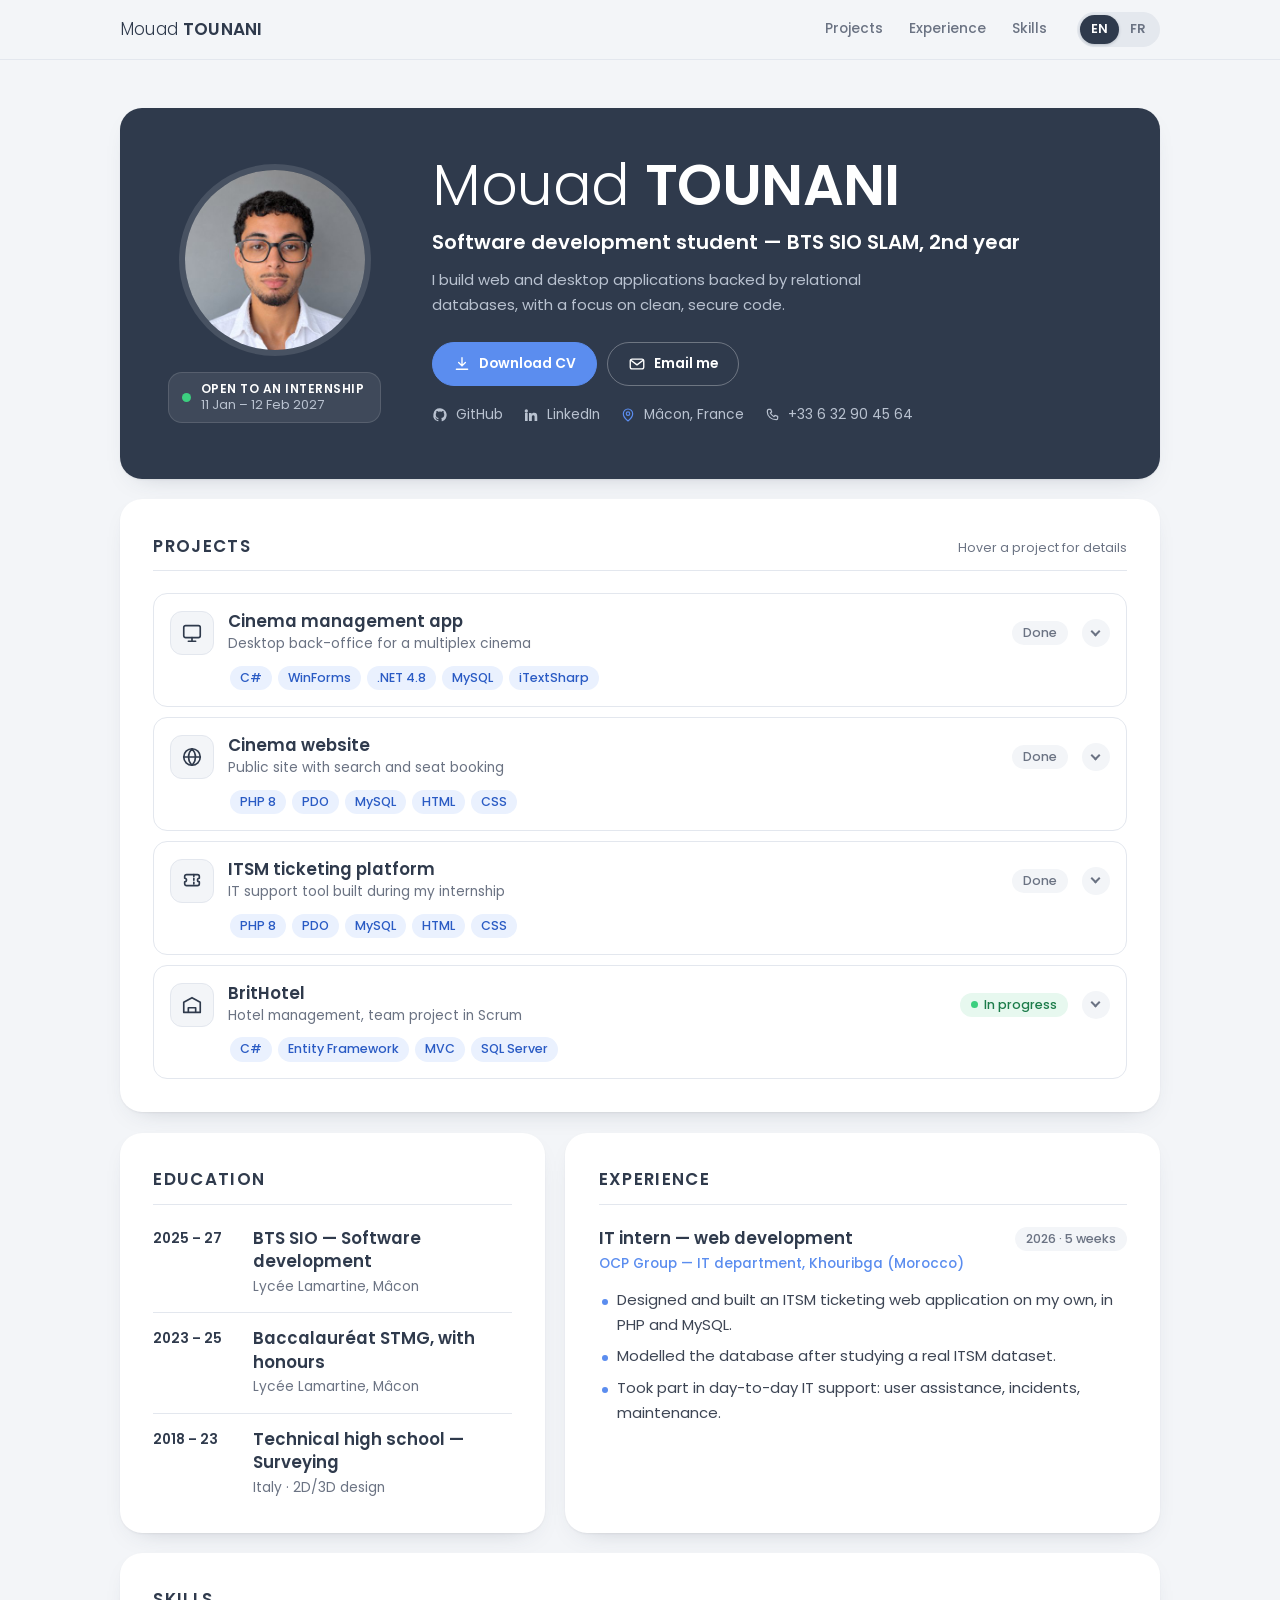
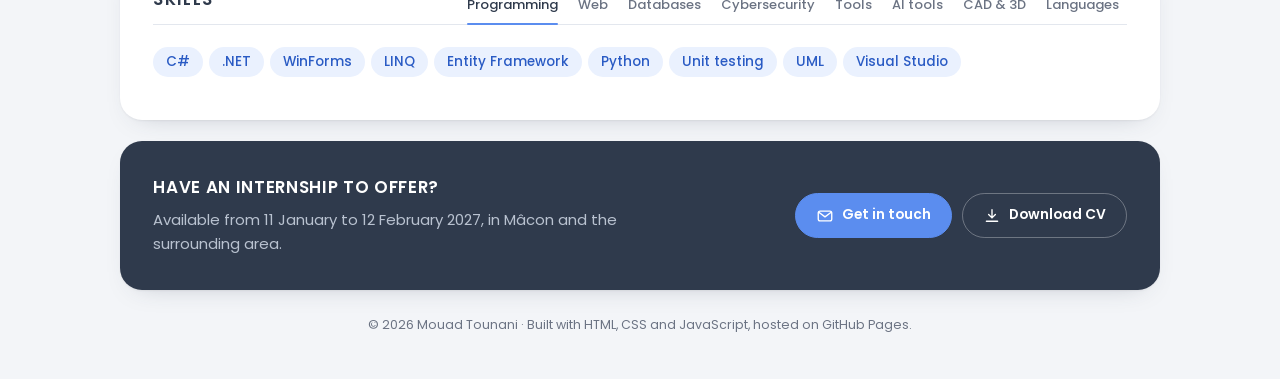
==== commit 03b25928: "Portfolio: project cards open on hover without moving the page, flow diagram removed" ====
--- a/index.html
+++ b/index.html
@@ -19,7 +19,7 @@
 <link rel="preconnect" href="https://fonts.googleapis.com">
 <link rel="preconnect" href="https://fonts.gstatic.com" crossorigin>
 <link href="https://fonts.googleapis.com/css2?family=Poppins:wght@300;400;500;600;700&display=swap" rel="stylesheet">
-<link rel="stylesheet" href="assets/css/style.css?v=4">
+<link rel="stylesheet" href="assets/css/style.css?v=11">
 
 <script>
   /* Pick the language before first paint: saved choice, else the browser's. */
@@ -39,29 +39,34 @@
 <header class="topbar">
   <a class="topbar__name" href="#top">Mouad <b>TOUNANI</b></a>
   <nav class="topbar__nav" aria-label="Sections" data-i18n-attr="aria-label:a11y.sections">
+    <a href="#projects" data-i18n="nav.projects">Projects</a>
     <a href="#experience" data-i18n="nav.experience">Experience</a>
-    <a href="#projects" data-i18n="nav.projects">Projects</a>
     <a href="#skills" data-i18n="nav.skills">Skills</a>
-    <a href="#education" data-i18n="nav.education">Education</a>
   </nav>
   <div class="lang" role="group" aria-label="Language" data-i18n-attr="aria-label:a11y.lang">
+    <span class="lang__thumb" aria-hidden="true"></span>
     <button type="button" class="lang__btn" data-lang="en" lang="en">EN</button>
     <button type="button" class="lang__btn" data-lang="fr" lang="fr">FR</button>
   </div>
 </header>
 
+
 <main class="container" id="main">
 
   <!-- Hero -->
   <section class="hero reveal" id="top" aria-labelledby="hero-name">
-    <div class="hero__photo">
-      <img src="assets/img/photo.jpg" alt="Mouad Tounani" width="400" height="400">
-    </div>
-    <div class="hero__text">
+    <div class="hero__side">
+      <img class="hero__photo" src="assets/img/photo.jpg" alt="Mouad Tounani" width="400" height="400">
       <p class="status">
         <span class="status__dot" aria-hidden="true"></span>
-        <span data-i18n="hero.status">Looking for an internship · 11 Jan – 12 Feb 2027</span>
+        <span>
+          <span class="status__label" data-i18n="hero.statusLabel">Open to an internship</span>
+          <span class="status__dates" data-i18n="hero.statusDates">11 Jan – 12 Feb 2027</span>
+        </span>
       </p>
+    </div>
+
+    <div class="hero__text">
       <h1 class="hero__name" id="hero-name">Mouad <b>TOUNANI</b></h1>
       <p class="hero__role" data-i18n="hero.role">Software development student — BTS SIO SLAM, 2nd year</p>
       <p class="hero__lede" data-i18n="hero.lede">I build web and desktop applications backed by relational databases, with a focus on clean, secure code.</p>
@@ -79,182 +84,270 @@
 
       <ul class="links" aria-label="Profiles" data-i18n-attr="aria-label:a11y.profiles">
         <li><a href="https://github.com/emme-mouad" target="_blank" rel="noopener noreferrer">
-          <svg class="icon icon--solid" width="16" height="16" viewBox="0 0 24 24" aria-hidden="true"><path d="M12 2a10 10 0 0 0-3.16 19.49c.5.09.68-.22.68-.48v-1.7c-2.78.6-3.37-1.34-3.37-1.34-.45-1.16-1.11-1.47-1.11-1.47-.91-.62.07-.61.07-.61 1 .07 1.53 1.03 1.53 1.03.9 1.53 2.36 1.09 2.94.83.09-.65.35-1.09.63-1.34-2.22-.25-4.56-1.11-4.56-4.94 0-1.09.39-1.98 1.03-2.68-.1-.25-.45-1.27.1-2.65 0 0 .84-.27 2.75 1.02a9.5 9.5 0 0 1 5 0c1.91-1.29 2.75-1.02 2.75-1.02.55 1.38.2 2.4.1 2.65.64.7 1.03 1.59 1.03 2.68 0 3.84-2.35 4.68-4.58 4.93.36.31.68.92.68 1.86v2.75c0 .27.18.58.69.48A10 10 0 0 0 12 2z"/></svg>
-          GitHub</a></li>
+          <svg class="icon icon--solid" width="16" height="16" viewBox="0 0 24 24" aria-hidden="true"><path d="M12 2a10 10 0 0 0-3.16 19.49c.5.09.68-.22.68-.48v-1.7c-2.78.6-3.37-1.34-3.37-1.34-.45-1.16-1.11-1.47-1.11-1.47-.91-.62.07-.61.07-.61 1 .07 1.53 1.03 1.53 1.03.9 1.53 2.36 1.09 2.94.83.09-.65.35-1.09.63-1.34-2.22-.25-4.56-1.11-4.56-4.94 0-1.09.39-1.98 1.03-2.68-.1-.25-.45-1.27.1-2.65 0 0 .84-.27 2.75 1.02a9.5 9.5 0 0 1 5 0c1.91-1.29 2.75-1.02 2.75-1.02.55 1.38.2 2.4.1 2.65.64.7 1.03 1.59 1.03 2.68 0 3.84-2.35 4.68-4.58 4.93.36.31.68.92.68 1.86v2.75c0 .27.18.58.69.48A10 10 0 0 0 12 2z"/></svg><span>GitHub</span></a></li>
         <li><a href="https://www.linkedin.com/in/mouad-tounani-312a82385/" target="_blank" rel="noopener noreferrer">
-          <svg class="icon icon--solid" width="16" height="16" viewBox="0 0 24 24" aria-hidden="true"><path d="M4.98 3.5a2.5 2.5 0 1 1 0 5 2.5 2.5 0 0 1 0-5zM3 9h4v12H3zM9 9h3.8v1.7h.05c.53-.95 1.83-1.95 3.76-1.95 4.02 0 4.76 2.5 4.76 5.76V21h-4v-5.6c0-1.34-.03-3.07-1.9-3.07-1.9 0-2.19 1.45-2.19 2.97V21H9z"/></svg>
-          LinkedIn</a></li>
-        <li><span>
+          <svg class="icon icon--solid" width="16" height="16" viewBox="0 0 24 24" aria-hidden="true"><path d="M4.98 3.5a2.5 2.5 0 1 1 0 5 2.5 2.5 0 0 1 0-5zM3 9h4v12H3zM9 9h3.8v1.7h.05c.53-.95 1.83-1.95 3.76-1.95 4.02 0 4.76 2.5 4.76 5.76V21h-4v-5.6c0-1.34-.03-3.07-1.9-3.07-1.9 0-2.19 1.45-2.19 2.97V21H9z"/></svg><span>LinkedIn</span></a></li>
+        <li><span class="links__item">
           <svg class="icon" width="16" height="16" viewBox="0 0 24 24" aria-hidden="true"><path d="M12 21s7-5.6 7-11a7 7 0 1 0-14 0c0 5.4 7 11 7 11z"/><circle cx="12" cy="10" r="2.6"/></svg>
           <span data-i18n="hero.location">Mâcon, France</span></span></li>
         <li><a href="tel:+33632904564">
-          <svg class="icon" width="16" height="16" viewBox="0 0 24 24" aria-hidden="true"><path d="M7 3.5h3l1.5 4-2 1.5a14 14 0 0 0 5.5 5.5l1.5-2 4 1.5v3c0 1.1-.9 2-2 2C10.5 19 5 13.5 5 7.5c0-2.2.8-4 2-4z"/></svg>
-          +33 6 32 90 45 64</a></li>
+          <svg class="icon" width="16" height="16" viewBox="0 0 24 24" aria-hidden="true"><path d="M7 3.5h3l1.5 4-2 1.5a14 14 0 0 0 5.5 5.5l1.5-2 4 1.5v3c0 1.1-.9 2-2 2C10.5 19 5 13.5 5 7.5c0-2.2.8-4 2-4z"/></svg><span>+33 6 32 90 45 64</span></a></li>
       </ul>
     </div>
   </section>
 
-  <!-- Experience -->
-  <section class="card reveal" id="experience" aria-labelledby="exp-h">
-    <h2 class="card__title" id="exp-h" data-i18n="exp.title">Experience</h2>
-
-    <article class="entry">
-      <div class="entry__head">
-        <h3 class="entry__title" data-i18n="exp.ocp.role">IT intern — web development</h3>
-        <span class="tag" data-i18n="exp.ocp.date">2026 · 5 weeks</span>
-      </div>
-      <p class="entry__org" data-i18n="exp.ocp.org">OCP Group — IT department, Khouribga (Morocco)</p>
-      <ul class="entry__list">
-        <li data-i18n="exp.ocp.b1">Designed and built an ITSM ticketing web application on my own, in PHP and MySQL.</li>
-        <li data-i18n="exp.ocp.b2">Modelled the database (users, tickets, statuses, priorities, categories, messages) after studying a real ITSM dataset.</li>
-        <li data-i18n="exp.ocp.b3">Took part in day-to-day IT support: user assistance, incident follow-up, equipment maintenance.</li>
-      </ul>
-    </article>
+  <!-- Projects: compact tiles, one opens at a time -->
+  <section class="card reveal" id="projects" aria-labelledby="proj-h">
+    <div class="card__head">
+      <h2 class="card__title" id="proj-h" data-i18n="proj.title">Projects</h2>
+      <p class="card__hint" data-i18n="proj.hint">Hover a project for details</p>
+    </div>
+
+    <div class="projects">
+      <!-- 1 -->
+      <article class="project" data-project>
+        <button class="project__toggle" type="button" aria-expanded="false" aria-controls="p1-more" id="p1-btn">
+          <span class="project__icon project__icon--desk" aria-hidden="true">
+            <svg width="22" height="22" viewBox="0 0 24 24" class="icon"><rect x="3" y="4" width="18" height="13" rx="2"/><path d="M8 21h8M12 17v4"/></svg>
+          </span>
+          <span class="project__head">
+            <span class="project__title" data-i18n="proj.app.title">Cinema management app</span>
+            <span class="project__short" data-i18n="proj.app.short">Desktop back-office for a multiplex cinema</span>
+          </span>
+          <span class="tag" data-i18n="proj.done">Done</span>
+          <span class="chev" aria-hidden="true"></span>
+        </button>
+        <ul class="chips project__chips" aria-label="Technologies" data-i18n-attr="aria-label:a11y.tech">
+          <li>C#</li><li>WinForms</li><li>.NET 4.8</li><li>MySQL</li><li>iTextSharp</li>
+        </ul>
+        <div class="collapse" id="p1-more" role="region" aria-labelledby="p1-btn">
+          <div class="collapse__inner">
+            <div class="project__more">
+              <div>
+                <ul class="entry__list">
+                  <li data-i18n="proj.app.d1">Add, edit and delete films, genres and rooms (MDI WinForms interface).</li>
+                  <li data-i18n="proj.app.d2">Schedule screenings and review a day's programme.</li>
+                  <li data-i18n="proj.app.d3">Export the daily schedule to PDF with iTextSharp.</li>
+                  <li data-i18n="proj.app.d4">Parameterised ODBC queries and centralised connection settings.</li>
+                </ul>
+                <a class="more" href="https://github.com/emme-mouad/cinema-pathe-macon#phase-1--application-c" target="_blank" rel="noopener noreferrer">
+                  <span data-i18n="proj.code">View code on GitHub</span>
+                  <svg class="icon" width="14" height="14" viewBox="0 0 24 24" aria-hidden="true"><path d="M7 17 17 7M9 7h8v8"/></svg>
+                </a>
+              </div>
+            </div>
+          </div>
+        </div>
+      </article>
+
+      <!-- 2 -->
+      <article class="project" data-project>
+        <button class="project__toggle" type="button" aria-expanded="false" aria-controls="p2-more" id="p2-btn">
+          <span class="project__icon project__icon--web" aria-hidden="true">
+            <svg width="22" height="22" viewBox="0 0 24 24" class="icon"><circle cx="12" cy="12" r="9"/><path d="M3 12h18M12 3c2.5 2.6 3.8 5.6 3.8 9s-1.3 6.4-3.8 9c-2.5-2.6-3.8-5.6-3.8-9S9.5 5.6 12 3z"/></svg>
+          </span>
+          <span class="project__head">
+            <span class="project__title" data-i18n="proj.web.title">Cinema website</span>
+            <span class="project__short" data-i18n="proj.web.short">Public site with search and seat booking</span>
+          </span>
+          <span class="tag" data-i18n="proj.done">Done</span>
+          <span class="chev" aria-hidden="true"></span>
+        </button>
+        <ul class="chips project__chips" aria-label="Technologies" data-i18n-attr="aria-label:a11y.tech">
+          <li>PHP 8</li><li>PDO</li><li>MySQL</li><li>HTML</li><li>CSS</li>
+        </ul>
+        <div class="collapse" id="p2-more" role="region" aria-labelledby="p2-btn">
+          <div class="collapse__inner">
+            <div class="project__more">
+              <div>
+                <ul class="entry__list">
+                  <li data-i18n="proj.web.d1">Film pages and multi-criteria search (title, director, cast, audience, genre).</li>
+                  <li data-i18n="proj.web.d2">Screening schedule by date and seat booking with a remaining-seats check.</li>
+                  <li data-i18n="proj.web.d3">Admin area protected by HTTP authentication to add or remove screenings.</li>
+                  <li data-i18n="proj.web.d4">PDO prepared statements and escaped output against SQL injection and XSS.</li>
+                </ul>
+                <a class="more" href="https://github.com/emme-mouad/cinema-pathe-macon#phase-2--site-web-php" target="_blank" rel="noopener noreferrer">
+                  <span data-i18n="proj.code">View code on GitHub</span>
+                  <svg class="icon" width="14" height="14" viewBox="0 0 24 24" aria-hidden="true"><path d="M7 17 17 7M9 7h8v8"/></svg>
+                </a>
+              </div>
+            </div>
+          </div>
+        </div>
+      </article>
+
+      <!-- 3 -->
+      <article class="project" data-project>
+        <button class="project__toggle" type="button" aria-expanded="false" aria-controls="p3-more" id="p3-btn">
+          <span class="project__icon project__icon--ticket" aria-hidden="true">
+            <svg width="22" height="22" viewBox="0 0 24 24" class="icon"><path d="M4 7a2 2 0 0 1 2-2h12a2 2 0 0 1 2 2v2a2 2 0 0 0 0 4v2a2 2 0 0 1-2 2H6a2 2 0 0 1-2-2v-2a2 2 0 0 0 0-4z"/><path d="M14 5v12" stroke-dasharray="2 2.2"/></svg>
+          </span>
+          <span class="project__head">
+            <span class="project__title" data-i18n="proj.itsm.title">ITSM ticketing platform</span>
+            <span class="project__short" data-i18n="proj.itsm.short">IT support tool built during my internship</span>
+          </span>
+          <span class="tag" data-i18n="proj.done">Done</span>
+          <span class="chev" aria-hidden="true"></span>
+        </button>
+        <ul class="chips project__chips" aria-label="Technologies" data-i18n-attr="aria-label:a11y.tech">
+          <li>PHP 8</li><li>PDO</li><li>MySQL</li><li>HTML</li><li>CSS</li>
+        </ul>
+        <div class="collapse" id="p3-more" role="region" aria-labelledby="p3-btn">
+          <div class="collapse__inner">
+            <div class="project__more">
+              <div>
+              <ul class="entry__list">
+                <li data-i18n="proj.itsm.d1">Three spaces with their own dashboards: user, technician and administrator.</li>
+                <li data-i18n="proj.itsm.d2">Ticket life cycle from creation to closure, with messaging between user and technician.</li>
+                <li data-i18n="proj.itsm.d3">SLA tracking per priority: on time, at risk or overdue.</li>
+                <li data-i18n="proj.itsm.d4">Hashed passwords, CSRF tokens, role checks on every page and soft-deleted accounts.</li>
+              </ul>
+              <p class="note" data-i18n="proj.private">Private repository — code available on request.</p>
+              </div>
+            </div>
+          </div>
+        </div>
+      </article>
+
+      <!-- 4 -->
+      <article class="project" data-project>
+        <button class="project__toggle" type="button" aria-expanded="false" aria-controls="p4-more" id="p4-btn">
+          <span class="project__icon project__icon--hotel" aria-hidden="true">
+            <svg width="22" height="22" viewBox="0 0 24 24" class="icon"><path d="M3 20V9l9-5 9 5v11"/><path d="M8 20v-5h8v5M3 20h18"/></svg>
+          </span>
+          <span class="project__head">
+            <span class="project__title" data-i18n="proj.hotel.title">BritHotel</span>
+            <span class="project__short" data-i18n="proj.hotel.short">Hotel management, team project in Scrum</span>
+          </span>
+          <span class="tag tag--live"><span class="tag__dot" aria-hidden="true"></span><span data-i18n="proj.wip">In progress</span></span>
+          <span class="chev" aria-hidden="true"></span>
+        </button>
+        <ul class="chips project__chips" aria-label="Technologies" data-i18n-attr="aria-label:a11y.tech">
+          <li>C#</li><li>Entity Framework</li><li>MVC</li><li>SQL Server</li>
+        </ul>
+        <div class="collapse" id="p4-more" role="region" aria-labelledby="p4-btn">
+          <div class="collapse__inner">
+            <div class="project__more">
+              <div>
+              <ul class="entry__list">
+                <li data-i18n="proj.hotel.d1">Back-office for hotel managers: hotel details, rooms, bookings and customers.</li>
+                <li data-i18n="proj.hotel.d2">One SQL Server database shared by every hotel of the chain.</li>
+                <li data-i18n="proj.hotel.d3">Built in a two-person Scrum team, with user stories and versioning on GitHub.</li>
+              </ul>
+              </div>
+            </div>
+          </div>
+        </div>
+      </article>
+    </div>
   </section>
 
-  <!-- Projects -->
-  <section class="card reveal" id="projects" aria-labelledby="proj-h">
-    <h2 class="card__title" id="proj-h" data-i18n="proj.title">Projects</h2>
-
-    <div class="projects">
-      <article class="project">
-        <a class="project__media" href="https://github.com/emme-mouad/cinema-pathe-macon#phase-1--application-c" target="_blank" rel="noopener noreferrer" tabindex="-1" aria-hidden="true">
-          <img src="assets/img/cinema-app.jpg" alt="" width="608" height="380" loading="lazy">
-        </a>
-        <div class="project__body">
-          <div class="entry__head">
-            <h3 class="entry__title" data-i18n="proj.app.title">Cinema management app</h3>
-            <span class="tag" data-i18n="proj.done">Done</span>
-          </div>
-          <p class="project__desc" data-i18n="proj.app.desc">Desktop back-office for a multiplex: films, genres, rooms and screenings, with a daily schedule exported to PDF.</p>
-          <ul class="chips" aria-label="Technologies" data-i18n-attr="aria-label:a11y.tech">
-            <li>C#</li><li>WinForms</li><li>.NET 4.8</li><li>MySQL</li><li>ODBC</li><li>iTextSharp</li>
-          </ul>
-          <a class="more" href="https://github.com/emme-mouad/cinema-pathe-macon#phase-1--application-c" target="_blank" rel="noopener noreferrer">
-            <span data-i18n="proj.code">View code on GitHub</span>
-            <svg class="icon" width="14" height="14" viewBox="0 0 24 24" aria-hidden="true"><path d="M7 17 17 7M9 7h8v8"/></svg>
-          </a>
-        </div>
-      </article>
-
-      <article class="project">
-        <a class="project__media" href="https://github.com/emme-mouad/cinema-pathe-macon#phase-2--site-web-php" target="_blank" rel="noopener noreferrer" tabindex="-1" aria-hidden="true">
-          <img src="assets/img/cinema-web.jpg" alt="" width="960" height="600" loading="lazy">
-        </a>
-        <div class="project__body">
-          <div class="entry__head">
-            <h3 class="entry__title" data-i18n="proj.web.title">Cinema website</h3>
-            <span class="tag" data-i18n="proj.done">Done</span>
-          </div>
-          <p class="project__desc" data-i18n="proj.web.desc">Public site sharing the same database: film pages, multi-criteria search, screening schedule, seat booking and a protected admin area.</p>
-          <ul class="chips" aria-label="Technologies" data-i18n-attr="aria-label:a11y.tech">
-            <li>PHP 8</li><li>PDO</li><li>MySQL</li><li>HTML</li><li>CSS</li>
-          </ul>
-          <a class="more" href="https://github.com/emme-mouad/cinema-pathe-macon#phase-2--site-web-php" target="_blank" rel="noopener noreferrer">
-            <span data-i18n="proj.code">View code on GitHub</span>
-            <svg class="icon" width="14" height="14" viewBox="0 0 24 24" aria-hidden="true"><path d="M7 17 17 7M9 7h8v8"/></svg>
-          </a>
-        </div>
-      </article>
-
-      <article class="project project--text">
-        <div class="project__body">
-          <div class="entry__head">
-            <h3 class="entry__title" data-i18n="proj.itsm.title">ITSM ticketing platform</h3>
-            <span class="tag" data-i18n="proj.internship">Internship</span>
-          </div>
-          <p class="project__desc" data-i18n="proj.itsm.desc">Support-ticket platform with three roles (user, technician, admin), messaging, SLA tracking, CSRF protection and hashed passwords.</p>
-          <ul class="chips" aria-label="Technologies" data-i18n-attr="aria-label:a11y.tech">
-            <li>PHP 8</li><li>PDO</li><li>MySQL</li><li>HTML</li><li>CSS</li>
-          </ul>
-          <p class="note" data-i18n="proj.private">Private repository — code available on request.</p>
-        </div>
-      </article>
-
-      <article class="project project--text">
-        <div class="project__body">
-          <div class="entry__head">
-            <h3 class="entry__title" data-i18n="proj.hotel.title">BritHotel — hotel management</h3>
-            <span class="tag tag--live"><span class="tag__dot" aria-hidden="true"></span><span data-i18n="proj.wip">In progress</span></span>
-          </div>
-          <p class="project__desc" data-i18n="proj.hotel.desc">Team project run with Scrum: a back-office for hotel managers (rooms, bookings, customers) on a database shared by every hotel.</p>
-          <ul class="chips" aria-label="Technologies" data-i18n-attr="aria-label:a11y.tech">
-            <li>C#</li><li>Entity Framework</li><li>MVC</li><li>SQL Server</li>
-          </ul>
-        </div>
-      </article>
-    </div>
-  </section>
-
-  <!-- Skills -->
+  <!-- Education + Experience side by side -->
+  <div class="duo">
+    <section class="card reveal" id="education" aria-labelledby="edu-h">
+      <h2 class="card__title" id="edu-h" data-i18n="edu.title">Education</h2>
+      <ol class="timeline">
+        <li class="timeline__item">
+          <span class="timeline__date">2025 – 27</span>
+          <div>
+            <h3 class="entry__title" data-i18n="edu.bts.title">BTS SIO — Software development</h3>
+            <p class="entry__org">Lycée Lamartine, Mâcon</p>
+          </div>
+        </li>
+        <li class="timeline__item">
+          <span class="timeline__date">2023 – 25</span>
+          <div>
+            <h3 class="entry__title" data-i18n="edu.bac.title">Baccalauréat STMG, with honours</h3>
+            <p class="entry__org">Lycée Lamartine, Mâcon</p>
+          </div>
+        </li>
+        <li class="timeline__item">
+          <span class="timeline__date">2018 – 23</span>
+          <div>
+            <h3 class="entry__title" data-i18n="edu.geo.title">Technical high school — Surveying</h3>
+            <p class="entry__org" data-i18n="edu.geo.org">Italy · 2D/3D design</p>
+          </div>
+        </li>
+      </ol>
+    </section>
+    <section class="card reveal" id="experience" aria-labelledby="exp-h">
+      <h2 class="card__title" id="exp-h" data-i18n="exp.title">Experience</h2>
+      <article class="entry">
+        <div class="entry__head">
+          <h3 class="entry__title" data-i18n="exp.ocp.role">IT intern — web development</h3>
+          <span class="tag" data-i18n="exp.ocp.date">2026 · 5 weeks</span>
+        </div>
+        <p class="entry__org" data-i18n="exp.ocp.org">OCP Group — IT department, Khouribga (Morocco)</p>
+        <ul class="entry__list">
+          <li data-i18n="exp.ocp.b1">Designed and built an ITSM ticketing web application on my own, in PHP and MySQL.</li>
+          <li data-i18n="exp.ocp.b2">Modelled the database after studying a real ITSM dataset.</li>
+          <li data-i18n="exp.ocp.b3">Took part in day-to-day IT support: user assistance, incidents, maintenance.</li>
+        </ul>
+      </article>
+    </section>
+
+  </div>
+
+  <!-- Skills: one category at a time, picked with buttons -->
   <section class="card reveal" id="skills" aria-labelledby="skills-h">
-    <h2 class="card__title" id="skills-h" data-i18n="skills.title">Skills</h2>
-
-    <dl class="skills">
-      <dt data-i18n="sk.db">Databases</dt>
-      <dd data-i18n="sk.dbVal">SQL, MySQL (phpMyAdmin, Workbench), SQL Server, Transact-SQL</dd>
-      <dt data-i18n="sk.web">Web development</dt>
-      <dd>HTML, CSS, PHP (PDO), Laravel (MVC), Eloquent, REST API</dd>
-      <dt data-i18n="sk.oop">Object-oriented programming</dt>
-      <dd data-i18n="sk.oopVal">C# (class libraries), Python, LINQ, Entity Framework, unit testing, UML</dd>
-      <dt data-i18n="sk.event">Event-driven programming</dt>
-      <dd data-i18n="sk.eventVal">Visual Studio .NET, C# (WinForms), GUI classes, collections, data access</dd>
-      <dt data-i18n="sk.security">Cybersecurity</dt>
-      <dd data-i18n="sk.securityVal">GDPR, protection against SQL injection, XSS and CSRF, hashing, encryption</dd>
-      <dt data-i18n="sk.tools">Tools</dt>
-      <dd data-i18n="sk.toolsVal">Git / GitHub, WordPress, PrestaShop, web hosting (FTP), Windows, Linux, virtualisation, Word, Excel</dd>
-      <dt data-i18n="sk.ai">AI for development</dt>
-      <dd>Antigravity, Claude Code, Codex, Cursor, GitHub Copilot, Hermes, OpenCode, Ollama, LM Studio</dd>
-      <dt data-i18n="sk.cad">CAD</dt>
-      <dd data-i18n="sk.cadVal">AutoCAD, Fusion 360, Bambu Studio (3D printing)</dd>
-    </dl>
-
-    <h3 class="sub-title" data-i18n="sk.langs">Languages</h3>
-    <ul class="langs">
-      <li><span data-i18n="sk.it">Italian</span><span class="langs__lvl" data-i18n="sk.itLvl">Fluent (C1)</span></li>
-      <li><span data-i18n="sk.fr">French</span><span class="langs__lvl" data-i18n="sk.frLvl">Upper-intermediate (B2)</span></li>
-      <li><span data-i18n="sk.en">English</span><span class="langs__lvl" data-i18n="sk.enLvl">Upper-intermediate (B2)</span></li>
-      <li><span data-i18n="sk.ar">Arabic (Moroccan)</span><span class="langs__lvl" data-i18n="sk.arLvl">Fluent (spoken)</span></li>
-    </ul>
-  </section>
-
-  <!-- Education -->
-  <section class="card reveal" id="education" aria-labelledby="edu-h">
-    <h2 class="card__title" id="edu-h" data-i18n="edu.title">Education</h2>
-
-    <ol class="timeline">
-      <li class="timeline__item">
-        <span class="timeline__date">2025 – 2027</span>
-        <div>
-          <h3 class="entry__title" data-i18n="edu.bts.title">BTS SIO — Software development (SLAM)</h3>
-          <p class="entry__org" data-i18n="edu.bts.org">Lycée Lamartine, Mâcon · two-year higher national diploma in IT</p>
-        </div>
-      </li>
-      <li class="timeline__item">
-        <span class="timeline__date">2023 – 2025</span>
-        <div>
-          <h3 class="entry__title" data-i18n="edu.bac.title">Baccalauréat STMG — Information systems, with honours</h3>
-          <p class="entry__org">Lycée Lamartine, Mâcon</p>
-        </div>
-      </li>
-      <li class="timeline__item">
-        <span class="timeline__date">2018 – 2023</span>
-        <div>
-          <h3 class="entry__title" data-i18n="edu.geo.title">Technical high school — Surveying</h3>
-          <p class="entry__org" data-i18n="edu.geo.org">Italy · technical drawing and 2D/3D design</p>
-        </div>
-      </li>
-    </ol>
+    <div class="card__head card__head--tabs">
+      <h2 class="card__title" id="skills-h" data-i18n="skills.title">Skills</h2>
+      <div class="filters" role="tablist" aria-label="Skill categories" data-i18n-attr="aria-label:a11y.filters">
+      <span class="filters__bar" aria-hidden="true"></span>
+      <button class="filter" type="button" role="tab" id="tab-prog" aria-controls="panel-prog" aria-selected="true" tabindex="0" data-i18n="sk.cat.prog">Programming</button>
+      <button class="filter" type="button" role="tab" id="tab-web" aria-controls="panel-web" aria-selected="false" tabindex="-1" data-i18n="sk.cat.web">Web</button>
+      <button class="filter" type="button" role="tab" id="tab-db" aria-controls="panel-db" aria-selected="false" tabindex="-1" data-i18n="sk.cat.db">Databases</button>
+      <button class="filter" type="button" role="tab" id="tab-sec" aria-controls="panel-sec" aria-selected="false" tabindex="-1" data-i18n="sk.cat.sec">Cybersecurity</button>
+      <button class="filter" type="button" role="tab" id="tab-tools" aria-controls="panel-tools" aria-selected="false" tabindex="-1" data-i18n="sk.cat.tools">Tools</button>
+      <button class="filter" type="button" role="tab" id="tab-ai" aria-controls="panel-ai" aria-selected="false" tabindex="-1" data-i18n="sk.cat.ai">AI tools</button>
+      <button class="filter" type="button" role="tab" id="tab-cad" aria-controls="panel-cad" aria-selected="false" tabindex="-1" data-i18n="sk.cat.cad">CAD &amp; 3D</button>
+      <button class="filter" type="button" role="tab" id="tab-lang" aria-controls="panel-lang" aria-selected="false" tabindex="-1" data-i18n="sk.cat.lang">Languages</button>
+      </div>
+    </div>
+
+    <div class="panels">
+      <div class="panel" role="tabpanel" id="panel-prog" aria-labelledby="tab-prog">
+        <ul class="chips chips--lg"><li>C#</li><li>.NET</li><li>WinForms</li><li>LINQ</li><li>Entity Framework</li><li>Python</li><li data-i18n="sk.unit">Unit testing</li><li>UML</li><li>Visual Studio</li></ul>
+      </div>
+      <div class="panel" role="tabpanel" id="panel-web" aria-labelledby="tab-web" hidden>
+        <ul class="chips chips--lg"><li>HTML</li><li>CSS</li><li>PHP</li><li>PDO</li><li>Laravel (MVC)</li><li>Eloquent</li><li>REST API</li><li data-i18n="sk.ftp">FTP hosting</li></ul>
+      </div>
+      <div class="panel" role="tabpanel" id="panel-db" aria-labelledby="tab-db" hidden>
+        <ul class="chips chips--lg"><li>SQL</li><li>MySQL</li><li>SQL Server</li><li>Transact-SQL</li><li data-i18n="sk.stored">Stored procedures</li><li data-i18n="sk.triggers">Triggers</li><li>phpMyAdmin</li><li>Workbench</li></ul>
+      </div>
+      <div class="panel" role="tabpanel" id="panel-sec" aria-labelledby="tab-sec" hidden>
+        <ul class="chips chips--lg"><li data-i18n="sk.gdpr">GDPR</li><li data-i18n="sk.sqli">SQL injection</li><li>XSS</li><li>CSRF</li><li data-i18n="sk.hashing">Password hashing</li><li data-i18n="sk.encryption">Encryption</li></ul>
+      </div>
+      <div class="panel" role="tabpanel" id="panel-tools" aria-labelledby="tab-tools" hidden>
+        <ul class="chips chips--lg"><li>Git</li><li>GitHub</li><li>WordPress</li><li>PrestaShop</li><li>Windows</li><li>Linux</li><li data-i18n="sk.virt">Virtualisation</li><li>Word</li><li>Excel</li></ul>
+      </div>
+      <div class="panel" role="tabpanel" id="panel-ai" aria-labelledby="tab-ai" hidden>
+        <ul class="chips chips--lg"><li>Claude Code</li><li>Cursor</li><li>GitHub Copilot</li><li>Codex</li><li>Antigravity</li><li>OpenCode</li><li>Hermes</li><li>Ollama</li><li>LM Studio</li></ul>
+      </div>
+      <div class="panel" role="tabpanel" id="panel-cad" aria-labelledby="tab-cad" hidden>
+        <ul class="chips chips--lg"><li>AutoCAD</li><li>Fusion 360</li><li>Bambu Studio</li><li data-i18n="sk.print">3D printing</li></ul>
+      </div>
+      <div class="panel" role="tabpanel" id="panel-lang" aria-labelledby="tab-lang" hidden>
+        <ul class="chips chips--lg">
+          <li><span data-i18n="sk.it">Italian</span><span class="chip__lvl" data-i18n="sk.itLvl">Fluent (C1)</span></li>
+          <li><span data-i18n="sk.fr">French</span><span class="chip__lvl" data-i18n="sk.frLvl">Upper-intermediate (B2)</span></li>
+          <li><span data-i18n="sk.en">English</span><span class="chip__lvl" data-i18n="sk.enLvl">Upper-intermediate (B2)</span></li>
+          <li><span data-i18n="sk.ar">Arabic (Moroccan)</span><span class="chip__lvl" data-i18n="sk.arLvl">Fluent (spoken)</span></li>
+        </ul>
+      </div>
+    </div>
   </section>
 
   <!-- Contact -->
   <section class="card card--cta reveal" aria-labelledby="contact-h">
-    <h2 class="card__title" id="contact-h" data-i18n="contact.title">Have an internship to offer?</h2>
-    <p class="lede" data-i18n="contact.body">I'm available from 11 January to 12 February 2027, in Mâcon and the surrounding area. I'd be glad to talk about your team and projects.</p>
+    <div class="cta__text">
+      <h2 class="card__title" id="contact-h" data-i18n="contact.title">Have an internship to offer?</h2>
+      <p class="lede" data-i18n="contact.body">Available from 11 January to 12 February 2027, in Mâcon and the surrounding area.</p>
+    </div>
     <div class="hero__actions">
       <a class="btn btn--primary" href="mailto:mouad.tounani.dev@gmail.com">
         <svg class="icon" width="18" height="18" viewBox="0 0 24 24" aria-hidden="true"><rect x="3" y="5.5" width="18" height="13" rx="2.5"/><path d="M3.8 7 12 13.2 20.2 7"/></svg>
-        mouad.tounani.dev@gmail.com
+        <span data-i18n="contact.cta">Get in touch</span>
       </a>
       <a class="btn" href="CV_Mouad_TOUNANI_EN.pdf" download data-i18n-attr="href:hero.cvFile">
         <svg class="icon" width="18" height="18" viewBox="0 0 24 24" aria-hidden="true"><path d="M12 3.5v11m0 0 4.5-4.5M12 14.5 7.5 10M4.5 19h15"/></svg>
@@ -269,6 +362,6 @@
 
 </main>
 
-<script src="assets/js/main.js?v=4"></script>
+<script src="assets/js/main.js?v=11"></script>
 </body>
 </html>
--- a/assets/css/style.css
+++ b/assets/css/style.css
@@ -44,6 +44,8 @@
   --pad: clamp(22px, 2.6vw, 40px);
 
   --ease: cubic-bezier(.32, .72, 0, 1);
+  --ease-soft: cubic-bezier(.4, 0, .2, 1);
+  --open-dur: .75s;
 }
 
 /* --------------------------------------------------------------------------
@@ -53,6 +55,9 @@
 *, *::before, *::after { box-sizing: border-box; }
 
 html { -webkit-text-size-adjust: 100%; scroll-behavior: smooth; scroll-padding-top: 88px; }
+/* The script keeps things still itself when panels open or close; the
+   browser's own scroll anchoring would add a second, conflicting jump. */
+html, body { overflow-anchor: none; }
 
 body {
   margin: 0;
@@ -105,14 +110,23 @@
 }
 .topbar__nav a:hover { color: var(--ink); background: #fff; }
 
-.lang { display: flex; padding: 3px; border-radius: 999px; background: #e4e8ee; }
+.lang { position: relative; display: flex; padding: 3px; border-radius: 999px; background: #e4e8ee; }
+.lang__thumb {
+  position: absolute; top: 3px; bottom: 3px; left: 0; width: 0;
+  border-radius: 999px; background: var(--navy);
+  box-shadow: 0 1px 3px rgba(47, 58, 76, .25);
+}
+.ready .lang__thumb { transition: transform .45s var(--ease-soft), width .45s var(--ease-soft); }
 .lang__btn {
+  position: relative; z-index: 1;
   border: 0; background: transparent; cursor: pointer;
   padding: 4px 11px; border-radius: 999px;
   font-size: 12.5px; font-weight: 600; color: var(--mute);
-  transition: background-color .2s ease, color .2s ease;
-}
-.lang__btn[aria-pressed="true"] { background: var(--navy); color: #fff; }
+  transition: color .35s ease;
+}
+.lang__btn[aria-pressed="true"] { color: #fff; }
+html:not(.js) .lang__btn[aria-pressed="true"] { background: var(--navy); }
+
 
 /* --------------------------------------------------------------------------
    Layout
@@ -126,35 +140,50 @@
 }
 
 /* --------------------------------------------------------------------------
-   Hero — the CV sidebar, turned sideways
+   Hero — the CV sidebar, turned sideways. Photo and availability on the left.
    -------------------------------------------------------------------------- */
 
 .hero {
   display: grid;
   grid-template-columns: auto minmax(0, 1fr);
-  gap: clamp(24px, 4vw, 52px);
+  gap: clamp(24px, 4vw, 56px);
   align-items: center;
-  padding: clamp(26px, 4vw, 52px);
+  padding: clamp(26px, 4vw, 48px);
   border-radius: var(--radius);
   background: var(--navy);
   color: var(--on-navy);
   box-shadow: var(--shadow);
 }
 
-.hero__photo img {
-  width: clamp(128px, 15vw, 200px); aspect-ratio: 1; object-fit: cover;
+.hero__side { display: flex; flex-direction: column; align-items: center; gap: 16px; }
+
+.hero__photo {
+  width: clamp(132px, 15vw, 196px); aspect-ratio: 1; object-fit: cover;
   border-radius: 50%;
   border: 6px solid rgba(255, 255, 255, .12);
 }
 
 .status {
-  display: inline-flex; align-items: center; gap: 8px;
-  padding: 5px 13px 5px 11px; margin-bottom: 16px;
-  border-radius: 999px;
-  font-size: var(--fs-small); font-weight: 500; color: var(--on-navy);
-  background: rgba(255, 255, 255, .1);
-}
-.status__dot { width: 8px; height: 8px; border-radius: 50%; background: var(--ok); box-shadow: 0 0 0 3px rgba(60, 207, 127, .22); }
+  display: inline-flex; align-items: center; gap: 10px;
+  padding: 8px 16px 8px 13px;
+  border-radius: 14px;
+  background: rgba(255, 255, 255, .08);
+  border: 1px solid rgba(255, 255, 255, .12);
+  line-height: 1.3; text-align: left;
+}
+.status > span:last-child { display: grid; }
+.status__label { font-size: 12px; font-weight: 600; letter-spacing: .04em; text-transform: uppercase; color: #fff; }
+.status__dates { font-size: 13px; color: var(--on-navy-mute); white-space: nowrap; }
+.status__dot {
+  flex: none; width: 9px; height: 9px; border-radius: 50%; background: var(--ok);
+  box-shadow: 0 0 0 0 rgba(60, 207, 127, .5);
+  animation: beacon 2.6s ease-out infinite;
+}
+@keyframes beacon {
+  0%   { box-shadow: 0 0 0 0 rgba(60, 207, 127, .55); }
+  70%  { box-shadow: 0 0 0 9px rgba(60, 207, 127, 0); }
+  100% { box-shadow: 0 0 0 0 rgba(60, 207, 127, 0); }
+}
 
 .hero__name { font-size: var(--fs-name); font-weight: 300; line-height: 1.05; letter-spacing: -.01em; color: #fff; }
 .hero__name b { font-weight: 600; }
@@ -184,8 +213,9 @@
 
 .links { display: flex; flex-wrap: wrap; gap: 6px 20px; margin-top: 20px; }
 .links li > a,
-.links li > span { display: inline-flex; align-items: center; gap: 7px; font-size: var(--fs-small); color: var(--on-navy-mute); }
-.links li > span .icon { color: var(--accent); }
+.links__item { display: inline-flex; align-items: center; gap: 8px; font-size: var(--fs-small); line-height: 1; color: var(--on-navy-mute); }
+.links .icon { display: block; width: 16px; height: 16px; }
+.links__item .icon { color: var(--accent); }
 .links a { transition: color .2s ease; }
 .links a:hover { color: #fff; }
 
@@ -232,8 +262,8 @@
   background: var(--page);
   white-space: nowrap;
 }
-.tag--live { color: #9a5b00; background: #fff4e0; }
-.tag__dot { width: 6px; height: 6px; border-radius: 50%; background: #e08a00; animation: pulse 2.4s ease-in-out infinite; }
+.tag--live { color: #1c7c4a; background: #e7f8ef; }
+.tag__dot { width: 7px; height: 7px; border-radius: 50%; background: var(--ok); animation: beacon 2.6s ease-out infinite; }
 @keyframes pulse { 50% { opacity: .35; } }
 
 .chips { display: flex; flex-wrap: wrap; gap: 6px; }
@@ -244,60 +274,143 @@
 }
 
 /* --------------------------------------------------------------------------
-   Projects
-   -------------------------------------------------------------------------- */
-
-.projects { display: grid; grid-template-columns: repeat(2, minmax(0, 1fr)); gap: 16px; }
+   Expand / collapse
+   Height animates through grid rows (0fr → 1fr), so no fixed heights and no
+   JavaScript measuring. Panels are only collapsed once the script runs.
+   -------------------------------------------------------------------------- */
+
+.collapse { display: grid; grid-template-rows: 1fr; }
+.collapsible .collapse {
+  grid-template-rows: 0fr;
+  transition: grid-template-rows var(--open-dur) var(--ease-soft);
+}
+.collapsible .collapse.is-open { grid-template-rows: 1fr; }
+.collapse__inner { min-height: 0; overflow: hidden; }
+.collapsible .collapse:not(.is-open) .collapse__inner { visibility: hidden; transition: visibility 0s var(--open-dur); }
+/* The content fades and settles in slightly after the height starts moving,
+   and fades out first when closing, so the change never feels abrupt. */
+.collapsible .collapse__inner > * { opacity: 0; transform: translateY(-8px); transition: opacity .35s ease, transform .5s var(--ease-soft); }
+.collapsible .collapse.is-open .collapse__inner > * { opacity: 1; transform: none; transition: opacity .6s ease .18s, transform .75s var(--ease-soft) .12s; }
+
+.chev {
+  flex: none; width: 28px; height: 28px; border-radius: 50%;
+  display: grid; place-items: center;
+  background: var(--page); color: var(--mute);
+  transition: transform var(--open-dur) var(--ease-soft), background-color .4s ease, color .4s ease;
+}
+.chev::before {
+  content: ""; width: 7px; height: 7px;
+  border-right: 2px solid currentColor; border-bottom: 2px solid currentColor;
+  transform: translateY(-2px) rotate(45deg);
+}
+[aria-expanded="true"] > .chev { transform: rotate(180deg); background: var(--accent-soft); color: var(--accent); }
+
+/* --------------------------------------------------------------------------
+   Projects — compact tiles, one opens at a time and spans the full width
+   -------------------------------------------------------------------------- */
+
+.card__head { display: flex; flex-wrap: wrap; align-items: baseline; justify-content: space-between; gap: 4px 16px; border-bottom: 1px solid var(--line); margin-bottom: 22px; }
+.card__head .card__title { border-bottom: 0; margin-bottom: 0; }
+.card__hint { font-size: var(--fs-micro); color: var(--mute); padding-bottom: 10px; }
+html:not(.collapsible) .card__hint { display: none; }
+
+.projects { display: grid; gap: 10px; align-content: start; }
+
+
 
 .project {
-  display: flex; flex-direction: column;
   border-radius: var(--radius-sm);
   border: 1px solid var(--line);
-  overflow: hidden;
   background: #fff;
-  transition: border-color .2s ease, box-shadow .2s ease;
-}
-.project:hover { border-color: #cfd6e2; box-shadow: var(--shadow); }
-.project__media { display: block; aspect-ratio: 16 / 10; overflow: hidden; background: var(--navy); border-bottom: 1px solid var(--line); }
-.project__media img { width: 100%; height: 100%; object-fit: cover; }
-
-.project__body { display: flex; flex-direction: column; gap: 10px; padding: 18px 20px 20px; flex: 1; }
-.project__desc { font-size: var(--fs-small); }
+  transition: border-color .5s ease, box-shadow .6s ease;
+}
+.project:hover { border-color: #cfd6e2; }
+.project__toggle .tag { margin-left: auto; }
+.project.is-open { border-color: #cfd6e2; box-shadow: var(--shadow); }
+
+.project__toggle {
+  width: 100%;
+  display: flex; align-items: center; gap: 14px;
+  padding: 16px 16px 10px;
+  border: 0; background: none; cursor: pointer; text-align: left;
+  border-radius: var(--radius-sm);
+}
+html:not(.collapsible) .project__toggle { cursor: default; }
+html:not(.collapsible) .project__toggle .chev { display: none; }
+
+.project__icon {
+  flex: none; width: 44px; height: 44px; border-radius: 12px;
+  display: grid; place-items: center;
+  color: var(--navy); background: var(--page);
+  border: 1px solid var(--line);
+  transition: color .5s ease, background-color .5s ease, border-color .5s ease;
+}
+.project.is-open .project__icon { color: #fff; background: var(--navy); border-color: var(--navy); }
+
+.project__head { flex: 1; min-width: 0; display: grid; }
+.project__title { font-size: var(--fs-h3); font-weight: 600; color: var(--ink); line-height: 1.35; }
+.project__short { font-size: var(--fs-small); color: var(--mute); }
+
+.project__chips { padding: 0 18px 16px 76px; }
+
+.project__more .entry__list { margin-top: 0; }
+.project__more {
+  display: grid; gap: 16px;
+  margin: 0 16px 18px; padding-top: 18px; border-top: 1px solid var(--line);
+}
+
 
 .more {
-  margin-top: auto; padding-top: 4px;
-  display: inline-flex; align-items: center; gap: 6px; align-self: flex-start;
+  margin-top: 14px;
+  display: inline-flex; align-items: center; gap: 6px;
   font-size: var(--fs-small); font-weight: 600; color: var(--accent);
 }
 .more:hover { color: var(--accent-ink); }
-.note { margin-top: auto; font-size: var(--fs-small); color: var(--mute); font-style: italic; }
+.note { margin-top: 12px; font-size: var(--fs-small); color: var(--mute); font-style: italic; }
+
+/* --------------------------------------------------------------------------
+   Experience + Education, side by side
+   -------------------------------------------------------------------------- */
+
+.duo { display: grid; grid-template-columns: minmax(0, 5fr) minmax(0, 7fr); gap: var(--gap); align-items: stretch; }
 
 /* --------------------------------------------------------------------------
    Skills — the CV's two-column table
    -------------------------------------------------------------------------- */
 
-.skills {
-  display: grid;
-  grid-template-columns: minmax(180px, 230px) minmax(0, 1fr);
-  gap: 14px 24px;
-}
-.skills dt { font-weight: 600; color: var(--ink); font-size: var(--fs-small); }
-.skills dd { font-size: var(--fs-small); }
-
-.langs { display: grid; grid-template-columns: repeat(2, minmax(0, 1fr)); gap: 8px 16px; }
-.langs li {
-  display: flex; justify-content: space-between; gap: 12px;
-  font-size: var(--fs-small); font-weight: 500; color: var(--ink);
-  padding: 8px 14px; border-radius: 10px; background: var(--page);
-}
-.langs__lvl { color: var(--mute); font-weight: 400; text-align: right; }
+
+/* Skill categories: quiet text tabs sitting next to the title, so they read
+   as navigation and never get confused with the skill chips below. */
+.card__head--tabs { align-items: flex-end; }
+.filters { position: relative; display: flex; flex-wrap: wrap; gap: 2px 4px; margin-bottom: -1px; }
+.filters__bar {
+  position: absolute; top: 0; left: 0; height: 2px; width: 0;
+  border-radius: 2px; background: var(--accent); pointer-events: none;
+}
+.ready .filters__bar { transition: transform .45s var(--ease-soft), width .45s var(--ease-soft); }
+.filter {
+  padding: 4px 8px 10px; border: 0; background: none; cursor: pointer;
+  font-size: 13px; font-weight: 500; color: var(--mute);
+  transition: color .35s ease;
+}
+.filter:hover, .filter[aria-selected="true"] { color: var(--ink); }
+
+.panel { min-height: 40px; }
+/* Chips arrive one after the other when a category is shown. */
+.panel:not([hidden]) .chips li { animation: chip-in .5s var(--ease-soft) both; animation-delay: calc(var(--i, 0) * 35ms); }
+@keyframes chip-in { from { opacity: 0; transform: translateY(6px) scale(.97); } }
+
+.chips--lg li { font-size: 13.5px; padding: 4px 13px; }
+
+/* Languages use the same chips as the skills, with the level in a lighter tone. */
+.chip__lvl { margin-left: 6px; font-weight: 400; color: #6f8fd4; }
 
 /* --------------------------------------------------------------------------
    Education
    -------------------------------------------------------------------------- */
 
 .timeline__item {
-  display: grid; grid-template-columns: 130px minmax(0, 1fr); gap: 16px;
+  display: grid; grid-template-columns: 86px minmax(0, 1fr); gap: 14px;
   padding: 14px 0; border-top: 1px solid var(--line);
 }
 .timeline__item:first-child { border-top: 0; padding-top: 0; }
@@ -309,10 +422,12 @@
    Call to action — navy, like the hero
    -------------------------------------------------------------------------- */
 
-.card--cta { background: var(--navy); color: var(--on-navy); text-align: center; }
-.card--cta .card__title { color: #fff; border-bottom: 0; padding-bottom: 0; margin-bottom: 10px; letter-spacing: .04em; }
-.card--cta .lede { margin: 0 auto; }
-.card--cta .hero__actions { justify-content: center; }
+.card--cta {
+  background: var(--navy); color: var(--on-navy);
+  display: flex; flex-wrap: wrap; align-items: center; justify-content: space-between; gap: 18px 32px;
+}
+.card--cta .card__title { color: #fff; border-bottom: 0; padding-bottom: 0; margin-bottom: 6px; letter-spacing: .04em; }
+.card--cta .hero__actions { margin-top: 0; }
 
 /* --------------------------------------------------------------------------
    Footer
@@ -331,31 +446,37 @@
    Responsive
    -------------------------------------------------------------------------- */
 
-@media (max-width: 860px) {
+@media (max-width: 900px) {
   .topbar__nav { display: none; }
   .topbar { justify-content: space-between; }
+  .duo { grid-template-columns: 1fr; }
+}
+
+@media (max-width: 760px) {
   .projects { grid-template-columns: 1fr; }
 }
 
 @media (max-width: 680px) {
   .hero { grid-template-columns: 1fr; text-align: center; }
-  .hero__photo img { margin: 0 auto; }
   .hero__lede { margin-left: auto; margin-right: auto; }
   .hero__actions, .links { justify-content: center; }
-  .skills { grid-template-columns: 1fr; gap: 2px; }
-  .skills dd { margin-bottom: 12px; }
-  .timeline__item { grid-template-columns: 1fr; gap: 2px; }
-  .langs { grid-template-columns: 1fr; }
+  .card--cta { text-align: center; justify-content: center; }
+  .card--cta .hero__actions { justify-content: center; }
+  .project__chips { padding-left: 16px; }
 }
 
 @media (max-width: 420px) {
   .btn { flex: 1 1 100%; }
+  .project__toggle .tag { display: none; }
 }
 
 @media (prefers-reduced-motion: reduce) {
   html { scroll-behavior: auto; }
-  .tag__dot { animation: none; }
+  .tag__dot, .status__dot, .panel:not([hidden]) .chips li { animation: none; }
+  .ready .lang__thumb, .ready .filters__bar { transition: none; }
+  .collapsible .collapse__inner > * { transition: none; }
   .js .reveal { opacity: 1; transform: none; transition: none; }
+  .collapsible .collapse, .chev { transition: none; }
 }
 
 @media print {
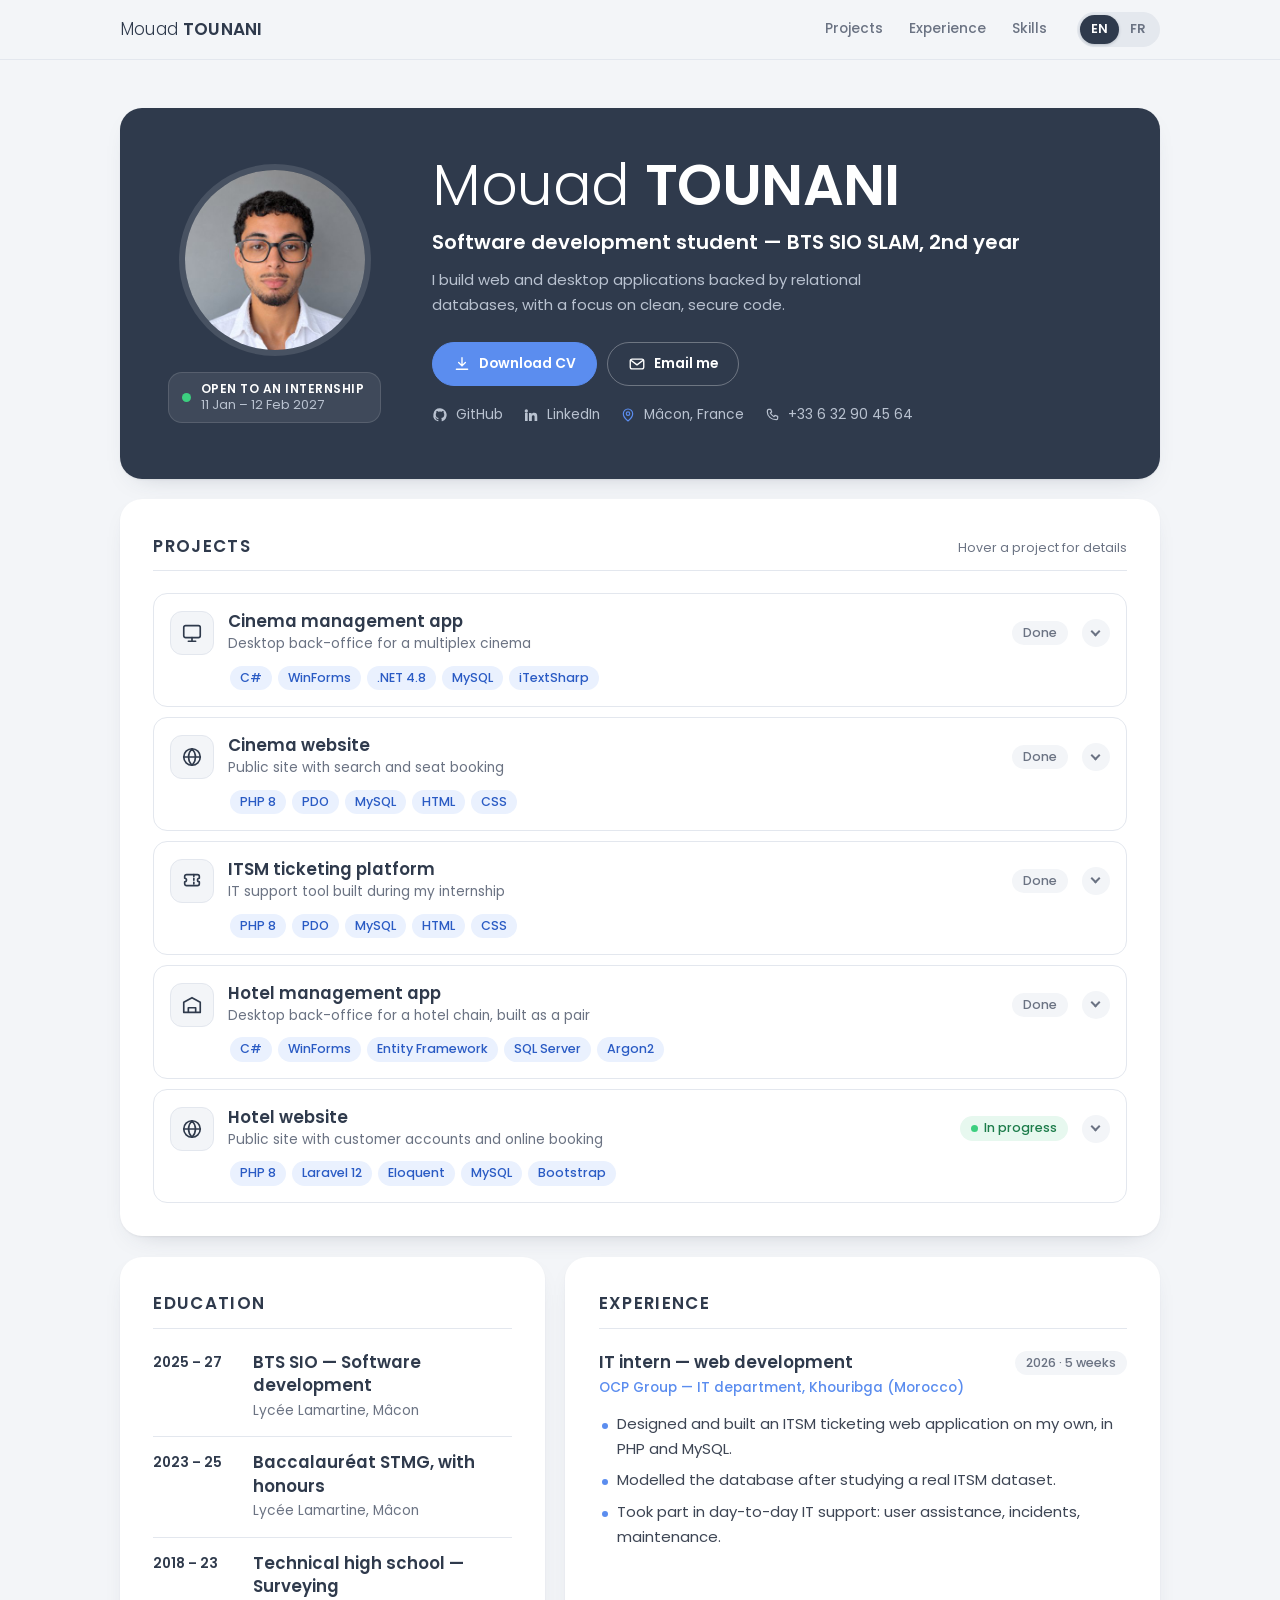
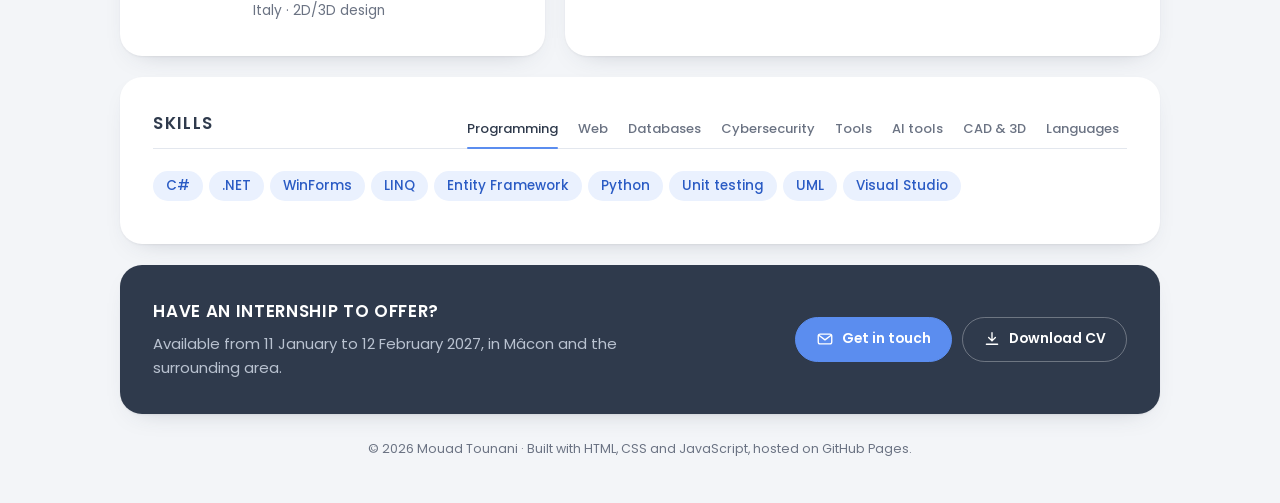
==== commit b756b04f: "Portfolio: BritHotel phase 1 marked done, phase 2 website added in progress - Hotel management app (" ====
--- a/index.html
+++ b/index.html
@@ -216,23 +216,60 @@
             <svg width="22" height="22" viewBox="0 0 24 24" class="icon"><path d="M3 20V9l9-5 9 5v11"/><path d="M8 20v-5h8v5M3 20h18"/></svg>
           </span>
           <span class="project__head">
-            <span class="project__title" data-i18n="proj.hotel.title">BritHotel</span>
-            <span class="project__short" data-i18n="proj.hotel.short">Hotel management, team project in Scrum</span>
-          </span>
-          <span class="tag tag--live"><span class="tag__dot" aria-hidden="true"></span><span data-i18n="proj.wip">In progress</span></span>
+            <span class="project__title" data-i18n="proj.hotel.title">Hotel management app</span>
+            <span class="project__short" data-i18n="proj.hotel.short">Desktop back-office for a hotel chain, built as a pair</span>
+          </span>
+          <span class="tag" data-i18n="proj.done">Done</span>
           <span class="chev" aria-hidden="true"></span>
         </button>
         <ul class="chips project__chips" aria-label="Technologies" data-i18n-attr="aria-label:a11y.tech">
-          <li>C#</li><li>Entity Framework</li><li>MVC</li><li>SQL Server</li>
+          <li>C#</li><li>WinForms</li><li>Entity Framework</li><li>SQL Server</li><li>Argon2</li>
         </ul>
         <div class="collapse" id="p4-more" role="region" aria-labelledby="p4-btn">
           <div class="collapse__inner">
             <div class="project__more">
               <div>
               <ul class="entry__list">
-                <li data-i18n="proj.hotel.d1">Back-office for hotel managers: hotel details, rooms, bookings and customers.</li>
-                <li data-i18n="proj.hotel.d2">One SQL Server database shared by every hotel of the chain.</li>
-                <li data-i18n="proj.hotel.d3">Built in a two-person Scrum team, with user stories and versioning on GitHub.</li>
+                <li data-i18n="proj.hotel.d1">Hotel details and amenities, rooms, bookings by date and customer records (MDI WinForms interface).</li>
+                <li data-i18n="proj.hotel.d2">Entity Framework 6 and LINQ on a SQL Server database shared by the whole hotel chain.</li>
+                <li data-i18n="proj.hotel.d3">Passwords hashed with Argon2, input validation and exception handling around every database access.</li>
+                <li data-i18n="proj.hotel.d4">Two-person Scrum team: I built the login, room management and customer view (3 of the 6 user stories).</li>
+              </ul>
+              <a class="more" href="https://github.com/emme-mouad/brit-hotel-macon#phase-1--application-c" target="_blank" rel="noopener noreferrer">
+                <span data-i18n="proj.code">View code on GitHub</span>
+                <svg class="icon" width="14" height="14" viewBox="0 0 24 24" aria-hidden="true"><path d="M7 17 17 7M9 7h8v8"/></svg>
+              </a>
+              </div>
+            </div>
+          </div>
+        </div>
+      </article>
+
+      <!-- 5 -->
+      <article class="project" data-project>
+        <button class="project__toggle" type="button" aria-expanded="false" aria-controls="p5-more" id="p5-btn">
+          <span class="project__icon project__icon--web" aria-hidden="true">
+            <svg width="22" height="22" viewBox="0 0 24 24" class="icon"><circle cx="12" cy="12" r="9"/><path d="M3 12h18M12 3c2.5 2.6 3.8 5.6 3.8 9s-1.3 6.4-3.8 9c-2.5-2.6-3.8-5.6-3.8-9S9.5 5.6 12 3z"/></svg>
+          </span>
+          <span class="project__head">
+            <span class="project__title" data-i18n="proj.hotelWeb.title">Hotel website</span>
+            <span class="project__short" data-i18n="proj.hotelWeb.short">Public site with customer accounts and online booking</span>
+          </span>
+          <span class="tag tag--live"><span class="tag__dot" aria-hidden="true"></span><span data-i18n="proj.wip">In progress</span></span>
+          <span class="chev" aria-hidden="true"></span>
+        </button>
+        <ul class="chips project__chips" aria-label="Technologies" data-i18n-attr="aria-label:a11y.tech">
+          <li>PHP 8</li><li>Laravel 12</li><li>Eloquent</li><li>MySQL</li><li>Bootstrap</li>
+        </ul>
+        <div class="collapse" id="p5-more" role="region" aria-labelledby="p5-btn">
+          <div class="collapse__inner">
+            <div class="project__more">
+              <div>
+              <ul class="entry__list">
+                <li data-i18n="proj.hotelWeb.d1">Customers browse the chain's hotels, with their rooms, amenities and photos.</li>
+                <li data-i18n="proj.hotelWeb.d2">Customer accounts with hashed passwords, login and a menu that adapts to the session.</li>
+                <li data-i18n="proj.hotelWeb.d3">Next: online booking of several available rooms and a page listing each customer's bookings.</li>
+                <li data-i18n="proj.hotelWeb.d4">Same pair and data model as the desktop app; I build the hotel list, sign-up and booking (US1, US3, US5).</li>
               </ul>
               </div>
             </div>
@@ -362,6 +399,6 @@
 
 </main>
 
-<script src="assets/js/main.js?v=11"></script>
+<script src="assets/js/main.js?v=13"></script>
 </body>
 </html>
